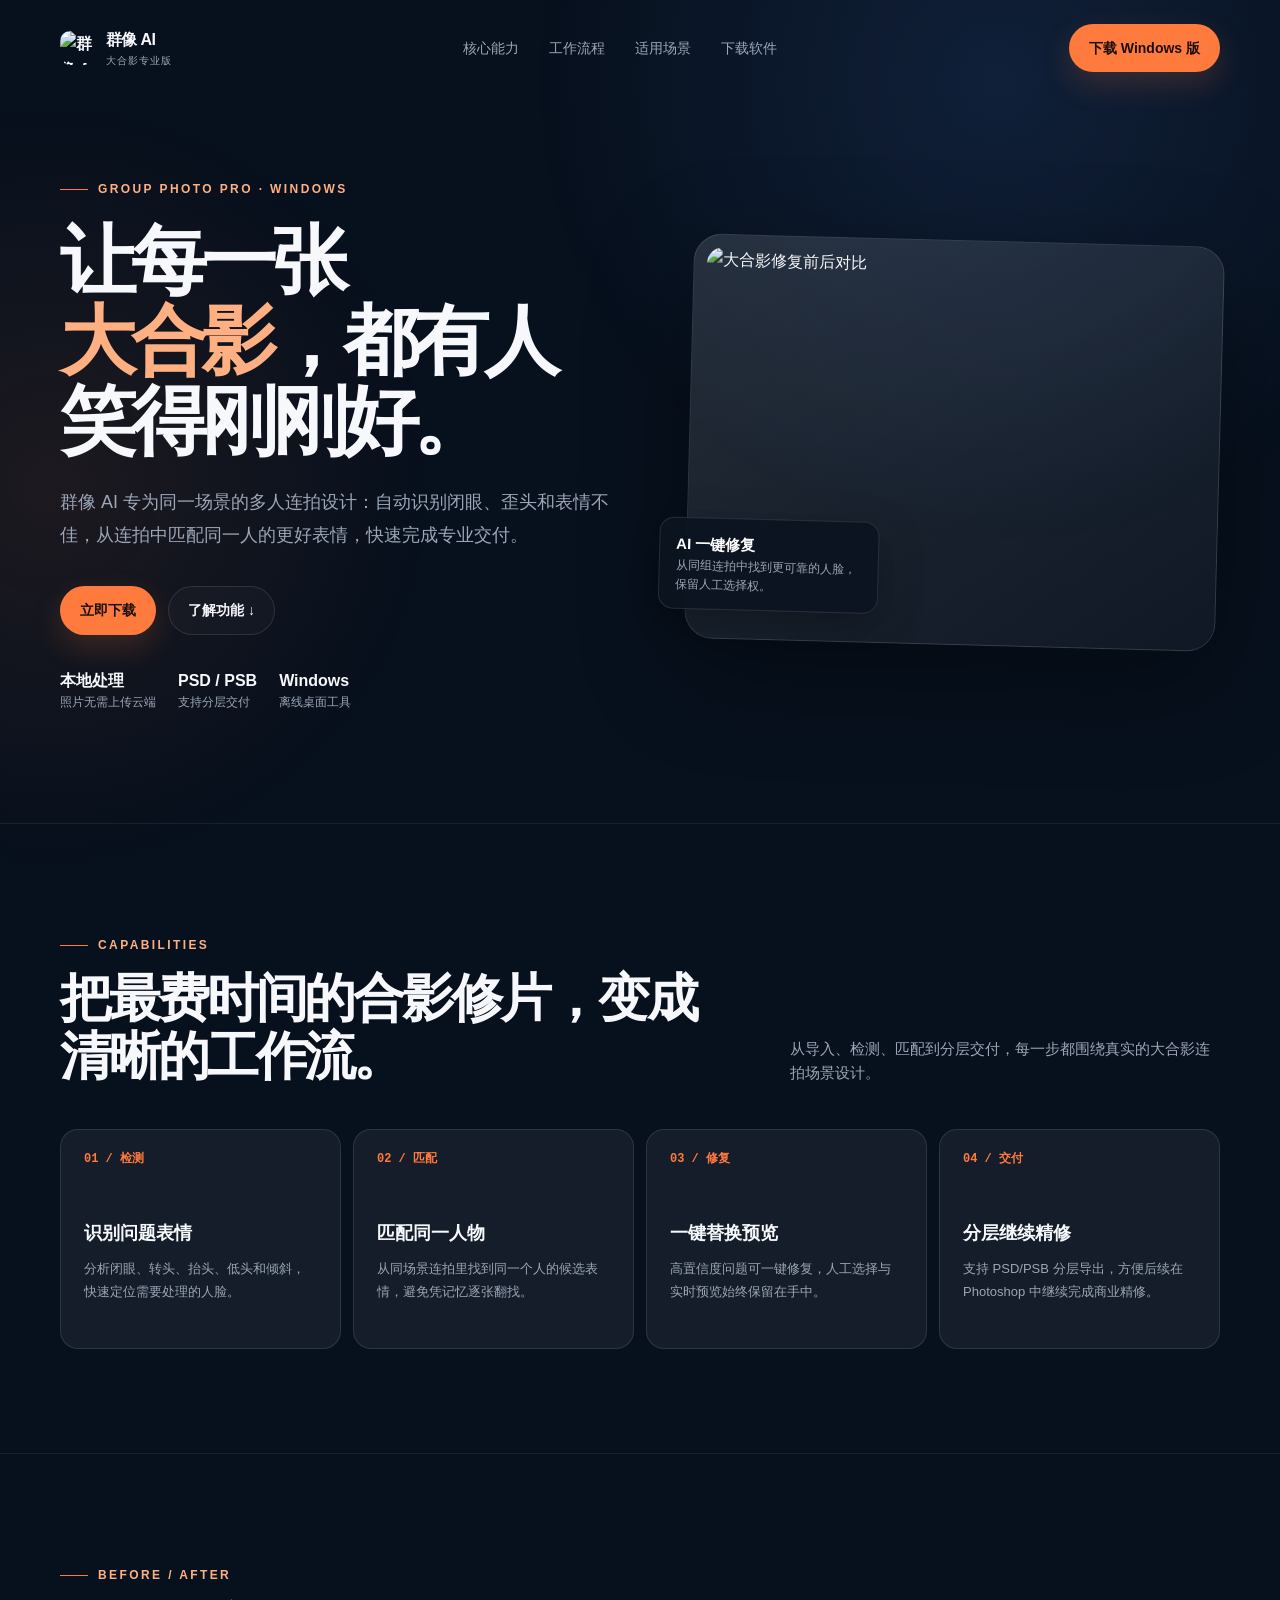
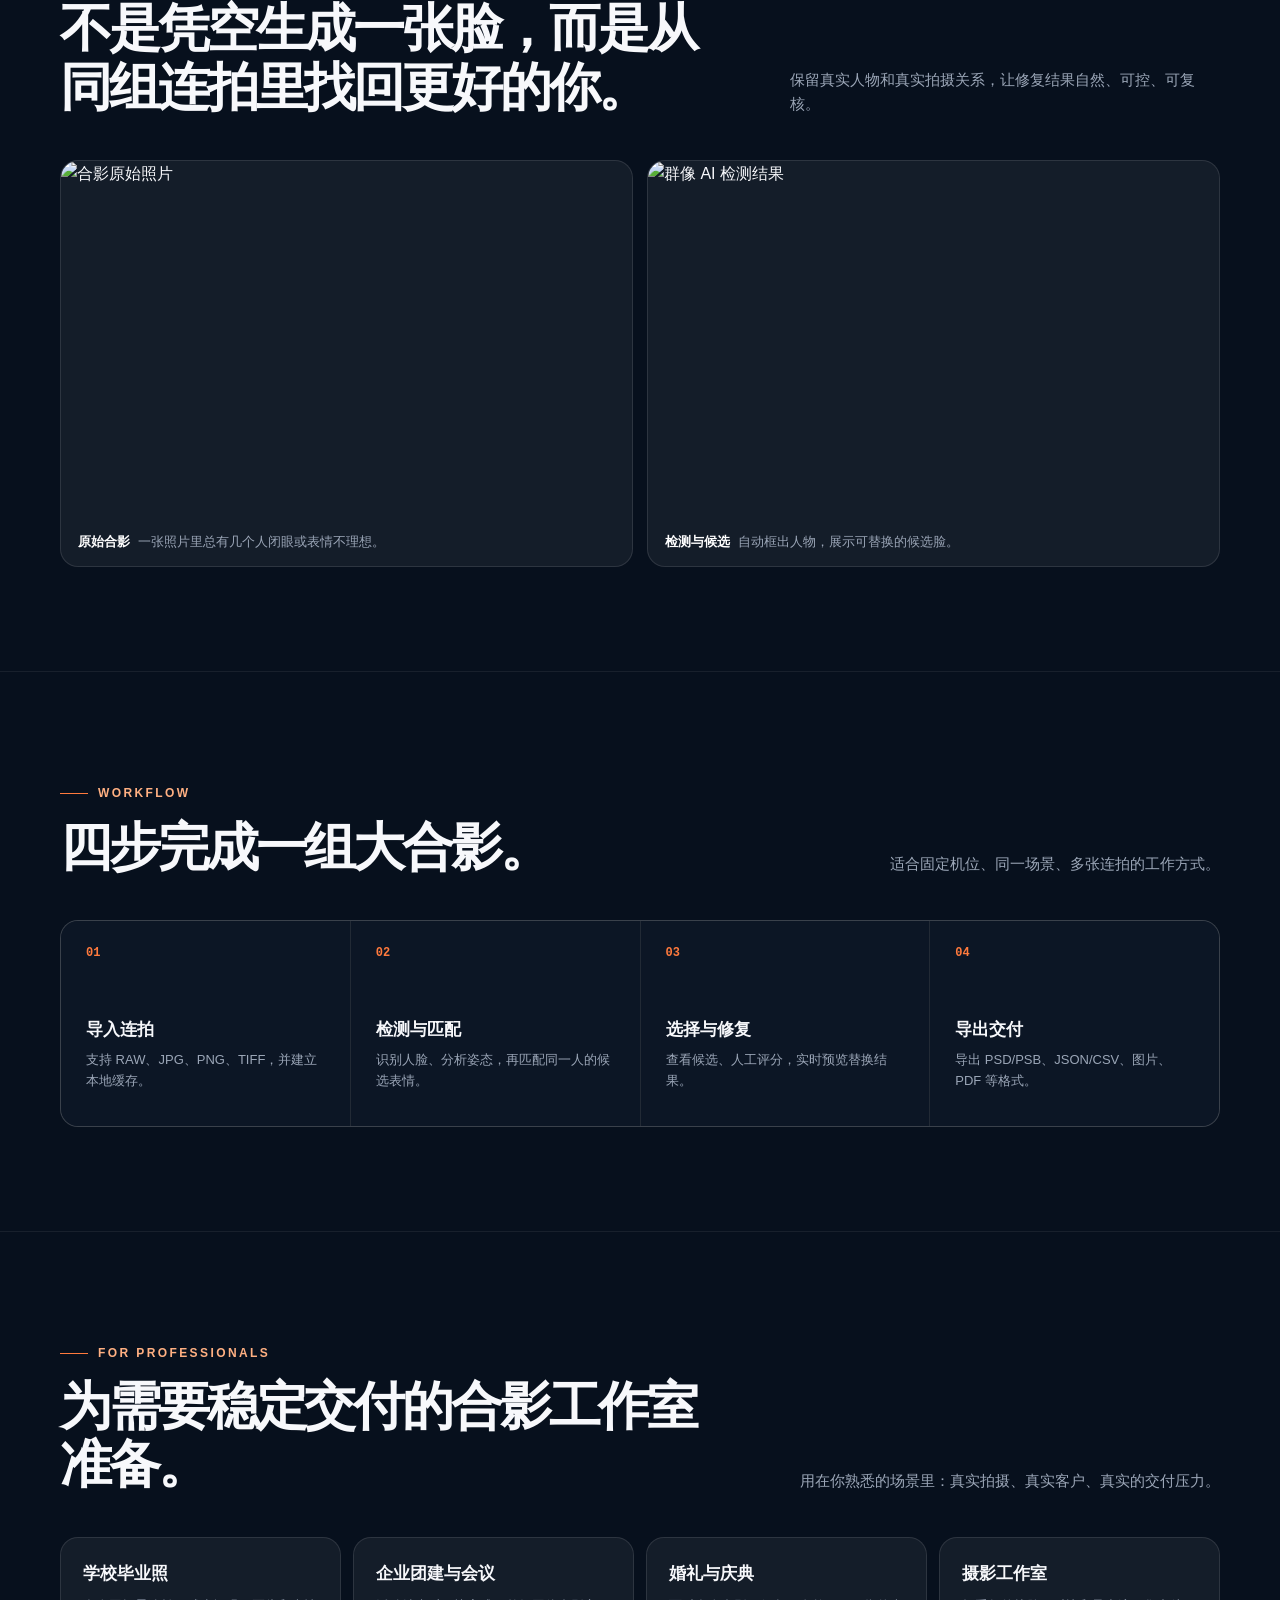
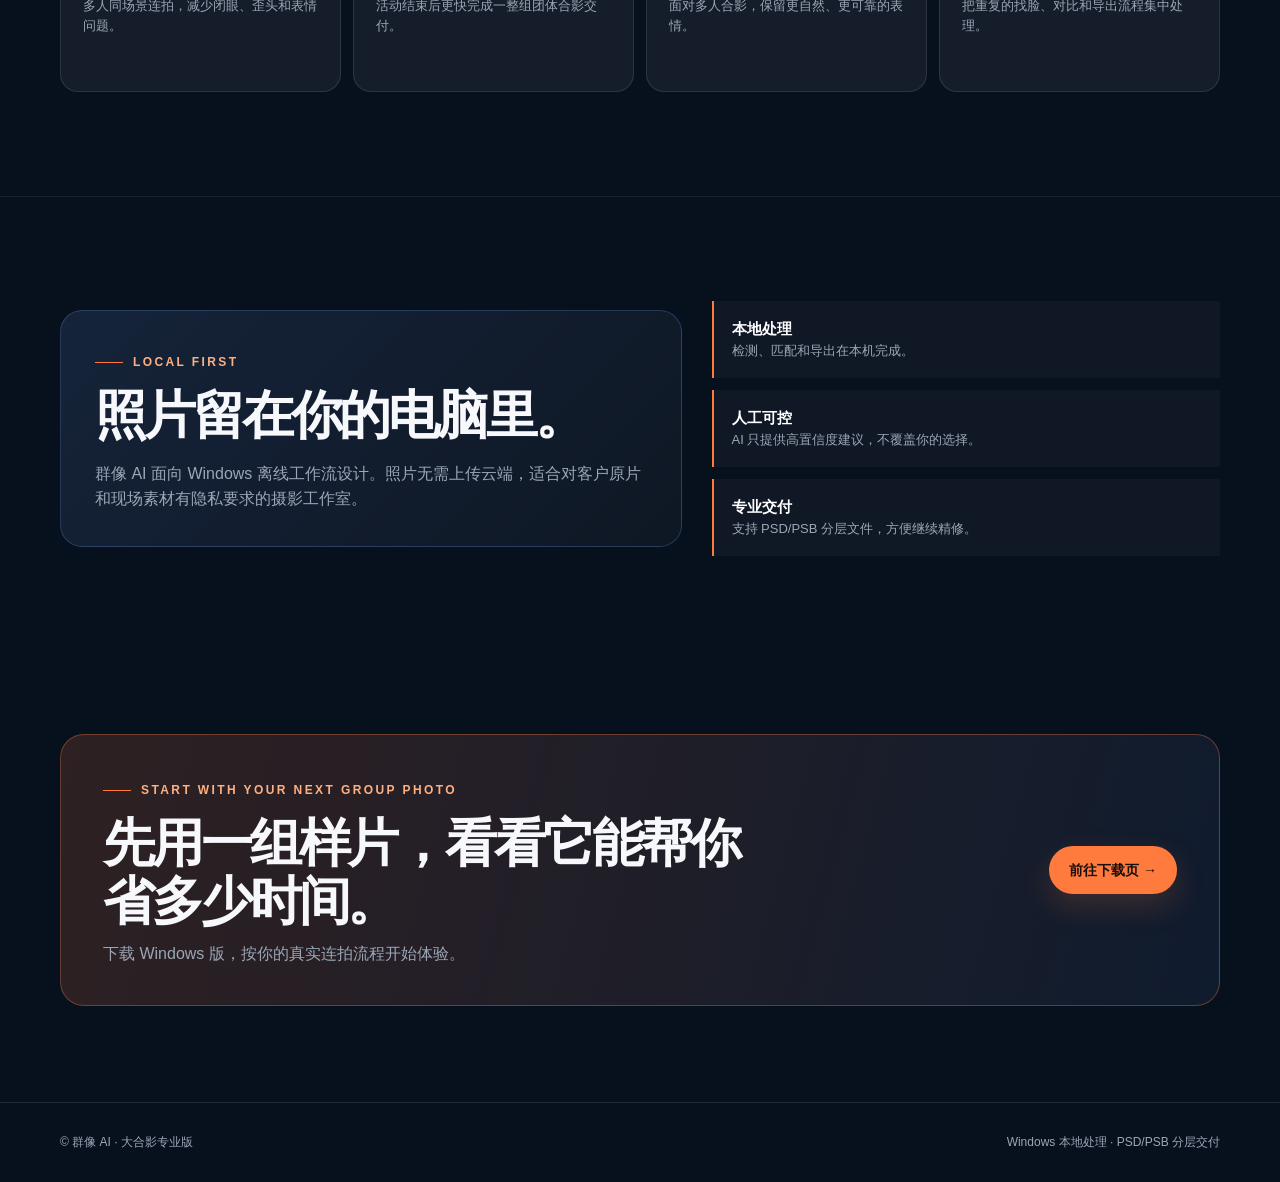
==== marketing/site/index.html @ cc2408a6 "feat: add group photo product and download pages" ====
<!doctype html>
<html lang="zh-CN">
<head><meta charset="utf-8"><meta name="viewport" content="width=device-width,initial-scale=1"><meta name="description" content="群像 AI 大合影专业版：本地处理连拍，修复闭眼、歪头和表情不佳，支持 PSD/PSB 分层交付。"><title>群像 AI｜大合影修片专业工具</title><link rel="stylesheet" href="styles.css"></head>
<body>
<div class="shell"><header class="site-nav"><a class="brand" href="index.html"><img src="../../app_icon_v3_512.png" alt="群像 AI 图标"><span>群像 AI<small>大合影专业版</small></span></a><nav class="nav-links" aria-label="主导航"><a href="#features">核心能力</a><a href="#workflow">工作流程</a><a href="#scenarios">适用场景</a><a href="download.html">下载软件</a></nav><div class="nav-actions"><a class="button button-primary" href="download.html">下载 Windows 版</a><button class="menu-toggle" aria-expanded="false">菜单</button></div></header></div>
<main>
<section class="hero"><div class="shell hero-grid"><div><div class="eyebrow">Group Photo Pro · Windows</div><h1>让每一张<br><em>大合影</em>，都有人笑得刚刚好。</h1><p class="hero-copy">群像 AI 专为同一场景的多人连拍设计：自动识别闭眼、歪头和表情不佳，从连拍中匹配同一人的更好表情，快速完成专业交付。</p><div class="hero-actions"><a class="button button-primary" href="download.html">立即下载</a><a class="button button-ghost" href="#features">了解功能 ↓</a></div><div class="hero-meta"><div><strong>本地处理</strong>照片无需上传云端</div><div><strong>PSD / PSB</strong>支持分层交付</div><div><strong>Windows</strong>离线桌面工具</div></div></div><div class="visual-card"><img src="../videos/pain-01-closed-eyes/assets/before-after.png" alt="大合影修复前后对比"><div class="floating-note"><strong>AI 一键修复</strong>从同组连拍中找到更可靠的人脸，保留人工选择权。</div></div></div></section>
<section id="features" class="section"><div class="shell"><div class="section-head reveal"><div><div class="eyebrow">Capabilities</div><h2>把最费时间的合影修片，变成清晰的工作流。</h2></div><p class="section-desc">从导入、检测、匹配到分层交付，每一步都围绕真实的大合影连拍场景设计。</p></div><div class="grid-4"><article class="feature-card reveal"><div class="feature-no">01 / 检测</div><h3>识别问题表情</h3><p>分析闭眼、转头、抬头、低头和倾斜，快速定位需要处理的人脸。</p></article><article class="feature-card reveal"><div class="feature-no">02 / 匹配</div><h3>匹配同一人物</h3><p>从同场景连拍里找到同一个人的候选表情，避免凭记忆逐张翻找。</p></article><article class="feature-card reveal"><div class="feature-no">03 / 修复</div><h3>一键替换预览</h3><p>高置信度问题可一键修复，人工选择与实时预览始终保留在手中。</p></article><article class="feature-card reveal"><div class="feature-no">04 / 交付</div><h3>分层继续精修</h3><p>支持 PSD/PSB 分层导出，方便后续在 Photoshop 中继续完成商业精修。</p></article></div></div></section>
<section class="section"><div class="shell"><div class="section-head reveal"><div><div class="eyebrow">Before / After</div><h2>不是凭空生成一张脸，而是从同组连拍里找回更好的你。</h2></div><p class="section-desc">保留真实人物和真实拍摄关系，让修复结果自然、可控、可复核。</p></div><div class="compare"><figure class="reveal"><img src="../videos/pain-01-closed-eyes/assets/group-photo-main.jpg" alt="合影原始照片"><figcaption><strong>原始合影</strong>一张照片里总有几个人闭眼或表情不理想。</figcaption></figure><figure class="reveal"><img src="../videos/pain-01-closed-eyes/assets/app-detection-result.png" alt="群像 AI 检测结果"><figcaption><strong>检测与候选</strong>自动框出人物，展示可替换的候选脸。</figcaption></figure></div></div></section>
<section id="workflow" class="section"><div class="shell"><div class="section-head reveal"><div><div class="eyebrow">Workflow</div><h2>四步完成一组大合影。</h2></div><p class="section-desc">适合固定机位、同一场景、多张连拍的工作方式。</p></div><div class="steps"><div class="step reveal"><div class="step-no">01</div><h3>导入连拍</h3><p>支持 RAW、JPG、PNG、TIFF，并建立本地缓存。</p></div><div class="step reveal"><div class="step-no">02</div><h3>检测与匹配</h3><p>识别人脸、分析姿态，再匹配同一人的候选表情。</p></div><div class="step reveal"><div class="step-no">03</div><h3>选择与修复</h3><p>查看候选、人工评分，实时预览替换结果。</p></div><div class="step reveal"><div class="step-no">04</div><h3>导出交付</h3><p>导出 PSD/PSB、JSON/CSV、图片、PDF 等格式。</p></div></div></div></section>
<section id="scenarios" class="section"><div class="shell"><div class="section-head reveal"><div><div class="eyebrow">For Professionals</div><h2>为需要稳定交付的合影工作室准备。</h2></div><p class="section-desc">用在你熟悉的场景里：真实拍摄、真实客户、真实的交付压力。</p></div><div class="scenario-grid"><article class="scenario-card reveal"><h3>学校毕业照</h3><p>多人同场景连拍，减少闭眼、歪头和表情问题。</p></article><article class="scenario-card reveal"><h3>企业团建与会议</h3><p>活动结束后更快完成一整组团体合影交付。</p></article><article class="scenario-card reveal"><h3>婚礼与庆典</h3><p>面对多人合影，保留更自然、更可靠的表情。</p></article><article class="scenario-card reveal"><h3>摄影工作室</h3><p>把重复的找脸、对比和导出流程集中处理。</p></article></div></div></section>
<section class="section"><div class="shell privacy"><div class="privacy-panel reveal"><div class="eyebrow">Local First</div><h2>照片留在你的电脑里。</h2><p>群像 AI 面向 Windows 离线工作流设计。照片无需上传云端，适合对客户原片和现场素材有隐私要求的摄影工作室。</p></div><div class="privacy-points"><div class="reveal"><strong>本地处理</strong>检测、匹配和导出在本机完成。</div><div class="reveal"><strong>人工可控</strong>AI 只提供高置信度建议，不覆盖你的选择。</div><div class="reveal"><strong>专业交付</strong>支持 PSD/PSB 分层文件，方便继续精修。</div></div></div></section>
<section class="cta"><div class="shell"><div class="cta-box reveal"><div><div class="eyebrow">Start with your next group photo</div><h2>先用一组样片，看看它能帮你省多少时间。</h2><p>下载 Windows 版，按你的真实连拍流程开始体验。</p></div><a class="button button-primary" href="download.html">前往下载页 →</a></div></div></section>
</main><footer><div class="shell footer-row"><span>© 群像 AI · 大合影专业版</span><span>Windows 本地处理 · PSD/PSB 分层交付</span></div></footer><script src="script.js"></script>
</body></html>
---- marketing/site/styles.css ----
:root { --ink:#f7f8fb; --muted:#9ba6b7; --line:rgba(255,255,255,.11); --panel:rgba(255,255,255,.055); --bg:#07101d; --orange:#ff7a3d; --orange-soft:#ffb082; --blue:#76a8ff; --max:1160px; }
* { box-sizing:border-box; } html { scroll-behavior:smooth; } body { margin:0; color:var(--ink); background:var(--bg); font-family:"Segoe UI","Microsoft YaHei",Arial,sans-serif; line-height:1.6; } a { color:inherit; text-decoration:none; } button { font:inherit; } img { max-width:100%; display:block; } :focus-visible { outline:2px solid var(--orange-soft); outline-offset:4px; }
body::before { content:""; position:fixed; inset:0; z-index:-2; background:radial-gradient(circle at 78% 9%,rgba(58,107,185,.18),transparent 29rem),radial-gradient(circle at 4% 54%,rgba(255,122,61,.09),transparent 24rem); pointer-events:none; }
.shell { width:min(calc(100% - 40px),var(--max)); margin:0 auto; } .site-nav { position:relative; z-index:20; display:flex; align-items:center; justify-content:space-between; padding:24px 0; } .brand { display:flex; align-items:center; gap:12px; font-weight:700; letter-spacing:-.04em; } .brand img { width:34px; height:34px; border-radius:10px; } .brand small { display:block; color:var(--muted); font-size:10px; font-weight:500; letter-spacing:.1em; } .nav-links { display:flex; gap:30px; color:var(--muted); font-size:14px; } .nav-links a:hover { color:white; } .nav-actions { display:flex; align-items:center; gap:12px; } .menu-toggle { display:none; border:1px solid var(--line); border-radius:10px; background:transparent; color:white; padding:7px 10px; }
.button { display:inline-flex; align-items:center; justify-content:center; gap:9px; border-radius:999px; border:1px solid transparent; padding:12px 19px; font-size:14px; font-weight:700; transition:.2s ease; cursor:pointer; } .button:hover { transform:translateY(-2px); } .button-primary { color:#1a0f0b; background:var(--orange); box-shadow:0 12px 30px rgba(255,122,61,.18); } .button-primary:hover { background:#ff9864; } .button-ghost { border-color:var(--line); color:var(--ink); background:rgba(255,255,255,.025); } .button-ghost:hover { border-color:rgba(255,255,255,.3); background:var(--panel); }
.hero { padding:76px 0 110px; } .hero-grid { display:grid; grid-template-columns:1.02fr .98fr; align-items:center; gap:76px; } .eyebrow { display:inline-flex; align-items:center; gap:10px; color:var(--orange-soft); font-size:12px; font-weight:700; letter-spacing:.2em; text-transform:uppercase; } .eyebrow::before { content:""; width:28px; height:1px; background:var(--orange); } h1,h2,h3,p { margin:0; } h1 { max-width:680px; margin-top:22px; font-size:clamp(42px,6vw,76px); line-height:1.05; letter-spacing:-.07em; } h1 em { color:var(--orange-soft); font-style:normal; } .hero-copy { max-width:560px; margin-top:25px; color:var(--muted); font-size:18px; line-height:1.85; } .hero-actions { display:flex; flex-wrap:wrap; gap:12px; margin-top:34px; } .hero-meta { display:flex; flex-wrap:wrap; gap:22px; margin-top:33px; color:var(--muted); font-size:12px; } .hero-meta strong { display:block; color:var(--ink); font-size:16px; }
.visual-card { position:relative; padding:12px; border:1px solid var(--line); border-radius:28px; background:linear-gradient(145deg,rgba(255,255,255,.12),rgba(255,255,255,.035)); box-shadow:0 30px 100px rgba(0,0,0,.35); transform:rotate(1.5deg); } .visual-card img { border-radius:18px; width:100%; aspect-ratio:4/3; object-fit:cover; } .floating-note { position:absolute; left:-28px; bottom:28px; max-width:220px; padding:14px 16px; border:1px solid var(--line); border-radius:15px; background:rgba(12,20,33,.93); box-shadow:0 15px 45px rgba(0,0,0,.3); font-size:12px; color:var(--muted); } .floating-note strong { display:block; color:white; font-size:15px; }
.section { padding:104px 0; border-top:1px solid rgba(255,255,255,.07); } .section-head { display:flex; align-items:end; justify-content:space-between; gap:30px; margin-bottom:44px; } h2 { max-width:650px; margin-top:14px; font-size:clamp(32px,4.3vw,52px); line-height:1.12; letter-spacing:-.06em; } .section-desc { max-width:430px; color:var(--muted); font-size:15px; } .grid-4 { display:grid; grid-template-columns:repeat(4,1fr); gap:12px; } .feature-card,.scenario-card,.price-card,.requirement-card { border:1px solid var(--line); border-radius:18px; background:var(--panel); } .feature-card { min-height:220px; padding:23px; } .feature-card:hover,.scenario-card:hover,.price-card:hover { border-color:rgba(255,137,83,.42); transform:translateY(-4px); } .feature-card,.scenario-card,.price-card { transition:.25s ease; } .feature-no { color:var(--orange); font:700 12px/1 monospace; } .feature-card h3 { margin-top:54px; font-size:18px; } .feature-card p { margin-top:9px; color:var(--muted); font-size:13px; line-height:1.8; }
.compare { display:grid; grid-template-columns:1fr 1fr; gap:14px; } .compare figure { margin:0; overflow:hidden; border-radius:18px; border:1px solid var(--line); background:var(--panel); } .compare img { width:100%; aspect-ratio:16/10; object-fit:cover; } .compare figcaption { padding:14px 17px; color:var(--muted); font-size:13px; } .compare figcaption strong { margin-right:8px; color:white; }
.steps { display:grid; grid-template-columns:repeat(4,1fr); gap:1px; overflow:hidden; border:1px solid var(--line); border-radius:18px; background:var(--line); } .step { min-height:205px; padding:25px; background:#0c1625; } .step-no { color:var(--orange); font:700 12px monospace; } .step h3 { margin-top:56px; font-size:17px; } .step p { margin-top:7px; color:var(--muted); font-size:13px; }
.scenario-grid { display:grid; grid-template-columns:repeat(4,1fr); gap:12px; } .scenario-card { padding:22px; min-height:155px; } .scenario-card h3 { font-size:17px; } .scenario-card p { margin-top:8px; color:var(--muted); font-size:13px; }
.privacy { display:grid; grid-template-columns:1.1fr .9fr; gap:30px; align-items:center; } .privacy-panel { padding:34px; border:1px solid rgba(118,168,255,.23); border-radius:22px; background:linear-gradient(135deg,rgba(118,168,255,.13),rgba(255,255,255,.03)); } .privacy-panel p { max-width:620px; margin-top:16px; color:var(--muted); } .privacy-points { display:grid; gap:12px; } .privacy-points div { padding:16px 18px; border-left:2px solid var(--orange); background:rgba(255,255,255,.035); color:var(--muted); font-size:13px; } .privacy-points strong { display:block; color:white; font-size:15px; }
.cta { padding:74px 0 96px; } .cta-box { display:flex; align-items:center; justify-content:space-between; gap:30px; padding:38px 42px; border:1px solid rgba(255,122,61,.34); border-radius:24px; background:linear-gradient(105deg,rgba(255,122,61,.16),rgba(118,168,255,.08)); } .cta-box p { margin-top:11px; color:var(--muted); }
.download-hero { padding:70px 0 55px; } .download-layout { display:grid; grid-template-columns:1.05fr .95fr; gap:28px; align-items:start; } .download-card { padding:32px; border:1px solid rgba(255,122,61,.35); border-radius:22px; background:linear-gradient(140deg,rgba(255,122,61,.13),rgba(255,255,255,.04)); } .download-card h1 { margin-top:18px; font-size:clamp(38px,5vw,63px); } .download-card p { margin-top:18px; color:var(--muted); } .download-button { width:100%; margin-top:26px; padding:16px 20px; font-size:15px; } .download-info { display:grid; grid-template-columns:1fr 1fr; gap:10px; margin-top:22px; } .download-info div { padding-top:13px; border-top:1px solid var(--line); color:var(--muted); font-size:12px; } .download-info strong { display:block; color:white; font-size:14px; } .install-card { padding:28px; border:1px solid var(--line); border-radius:22px; background:var(--panel); } .install-card h3 { font-size:20px; } .install-list { display:grid; gap:18px; margin-top:25px; } .install-list div { display:grid; grid-template-columns:32px 1fr; gap:13px; } .install-list b { display:grid; place-items:center; width:30px; height:30px; border-radius:10px; background:rgba(255,122,61,.14); color:var(--orange); font-size:12px; } .install-list p { color:var(--muted); font-size:13px; } .install-list strong { display:block; color:white; font-size:14px; }
.requirements { display:grid; grid-template-columns:1fr 1fr; gap:12px; } .requirement-card { padding:20px; } .requirement-card h3 { font-size:16px; } .requirement-card ul { padding-left:18px; margin:13px 0 0; color:var(--muted); font-size:13px; } .checksum { margin-top:12px; padding:16px 18px; border:1px dashed rgba(255,255,255,.18); border-radius:13px; color:var(--muted); font-size:12px; } code { color:var(--orange-soft); font-family:Consolas,monospace; }
.pricing { display:grid; grid-template-columns:1fr 1fr; gap:14px; } .price-card { padding:27px; } .price-card.featured { border-color:var(--orange); background:linear-gradient(145deg,rgba(255,122,61,.13),rgba(255,255,255,.045)); } .price-card .label { color:var(--muted); font-size:13px; } .price { margin-top:9px; font-size:38px; font-weight:700; letter-spacing:-.06em; } .price small { color:var(--muted); font-size:13px; font-weight:400; } .price-card ul { padding-left:18px; margin:20px 0 0; color:var(--muted); font-size:13px; } .price-card li+li { margin-top:7px; }
footer { padding:30px 0; border-top:1px solid var(--line); color:var(--muted); font-size:12px; } .footer-row { display:flex; justify-content:space-between; gap:20px; }
.reveal { opacity:0; transform:translateY(18px); transition:opacity .7s ease,transform .7s ease; } .reveal.visible { opacity:1; transform:none; }
@media (max-width:850px) { .hero-grid,.download-layout,.privacy { grid-template-columns:1fr; } .grid-4,.scenario-grid { grid-template-columns:repeat(2,1fr); } .steps { grid-template-columns:repeat(2,1fr); } .hero { padding-top:35px; } .visual-card { max-width:680px; margin:0 auto; } .section-head { display:block; } .section-desc { margin-top:18px; } }
@media (max-width:650px) { .shell { width:min(calc(100% - 28px),var(--max)); } .site-nav { padding:15px 0; } .nav-links { display:none; position:absolute; top:68px; left:0; right:0; flex-direction:column; gap:0; padding:8px 17px; border:1px solid var(--line); border-radius:16px; background:#101a2a; } .nav-links.open { display:flex; } .nav-links a { padding:12px 0; border-bottom:1px solid var(--line); } .nav-links a:last-child { border-bottom:0; } .menu-toggle { display:block; } .nav-actions .button { display:none; } .hero { padding:42px 0 70px; } h1 { font-size:43px; } .hero-copy { font-size:16px; } .floating-note { left:12px; bottom:12px; } .grid-4,.scenario-grid,.compare,.steps,.requirements,.pricing { grid-template-columns:1fr; } .section { padding:74px 0; } .cta-box { display:block; padding:28px; } .cta-box .button { margin-top:20px; } .footer-row { display:block; } .footer-row span { display:block; margin-top:8px; } }
@media (prefers-reduced-motion:reduce) { html { scroll-behavior:auto; } *,*::before,*::after { animation:none!important; transition-duration:.01ms!important; } .reveal { opacity:1; transform:none; } }
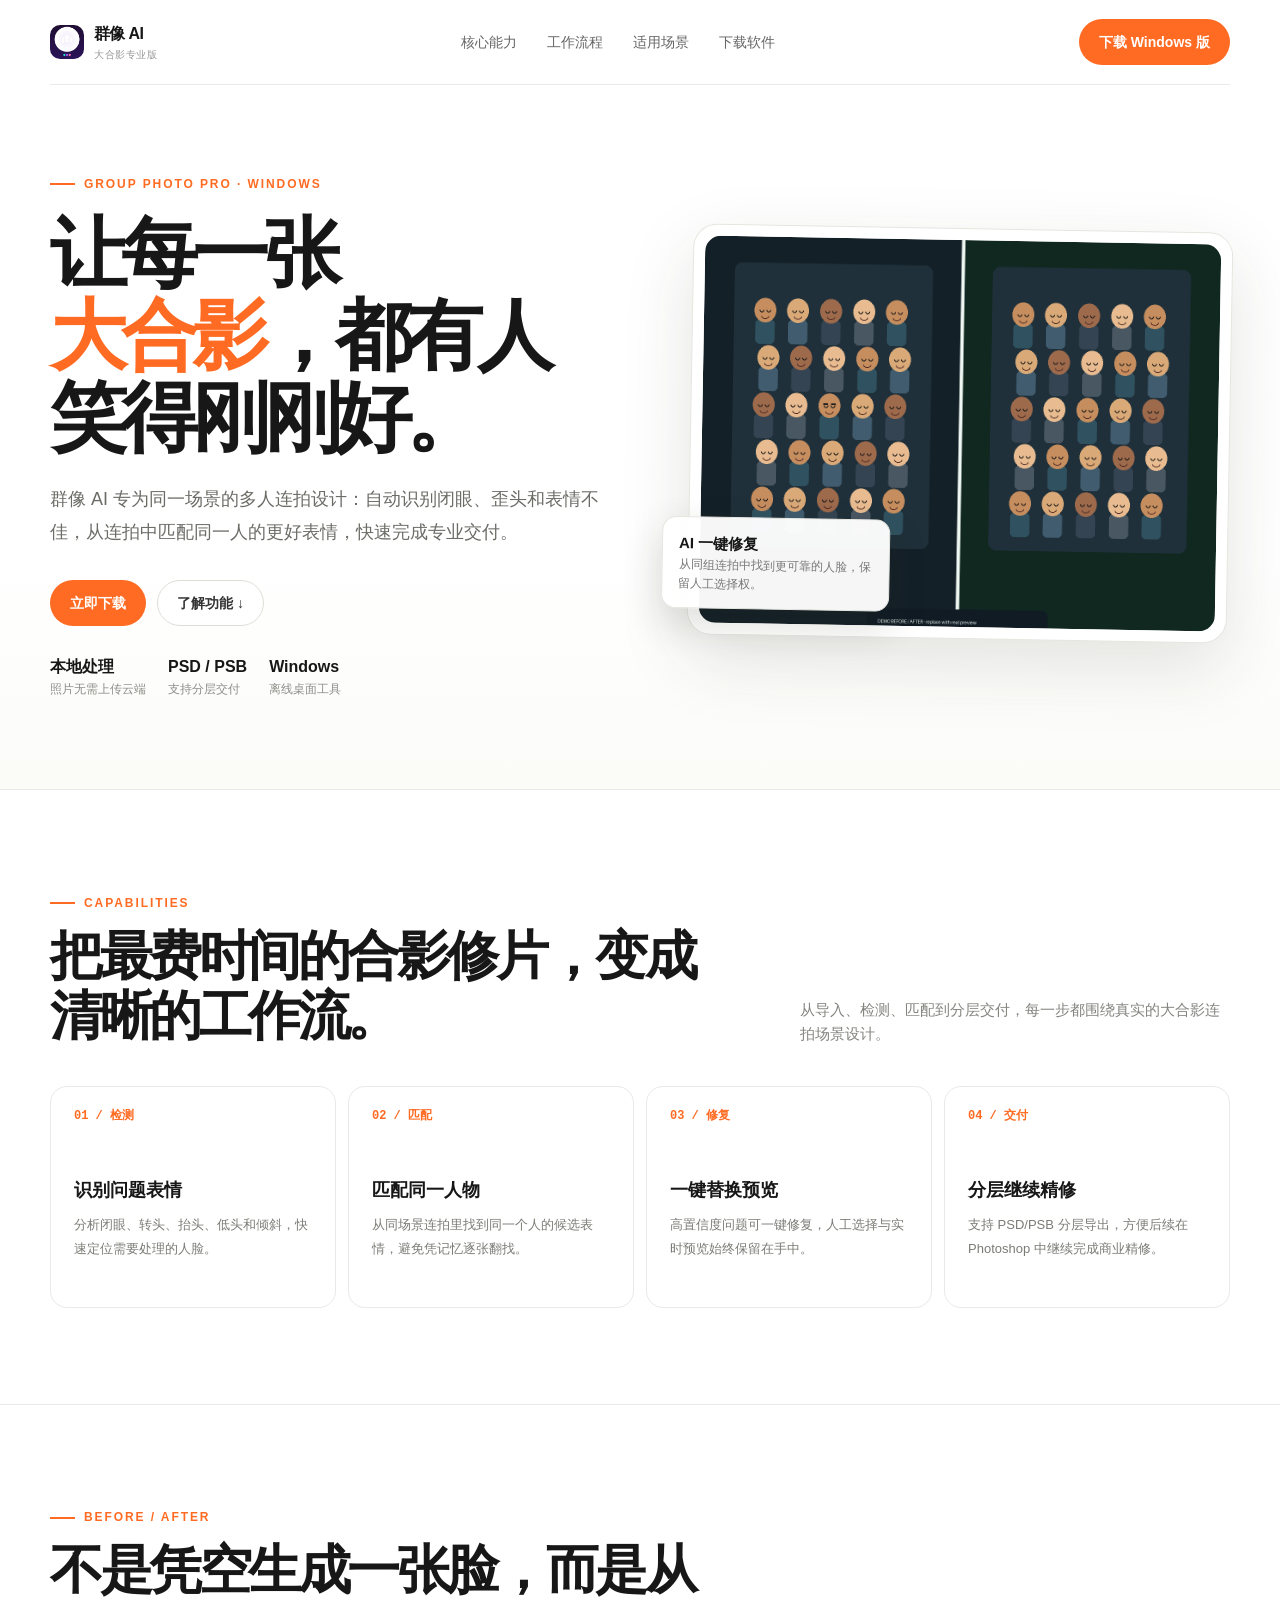
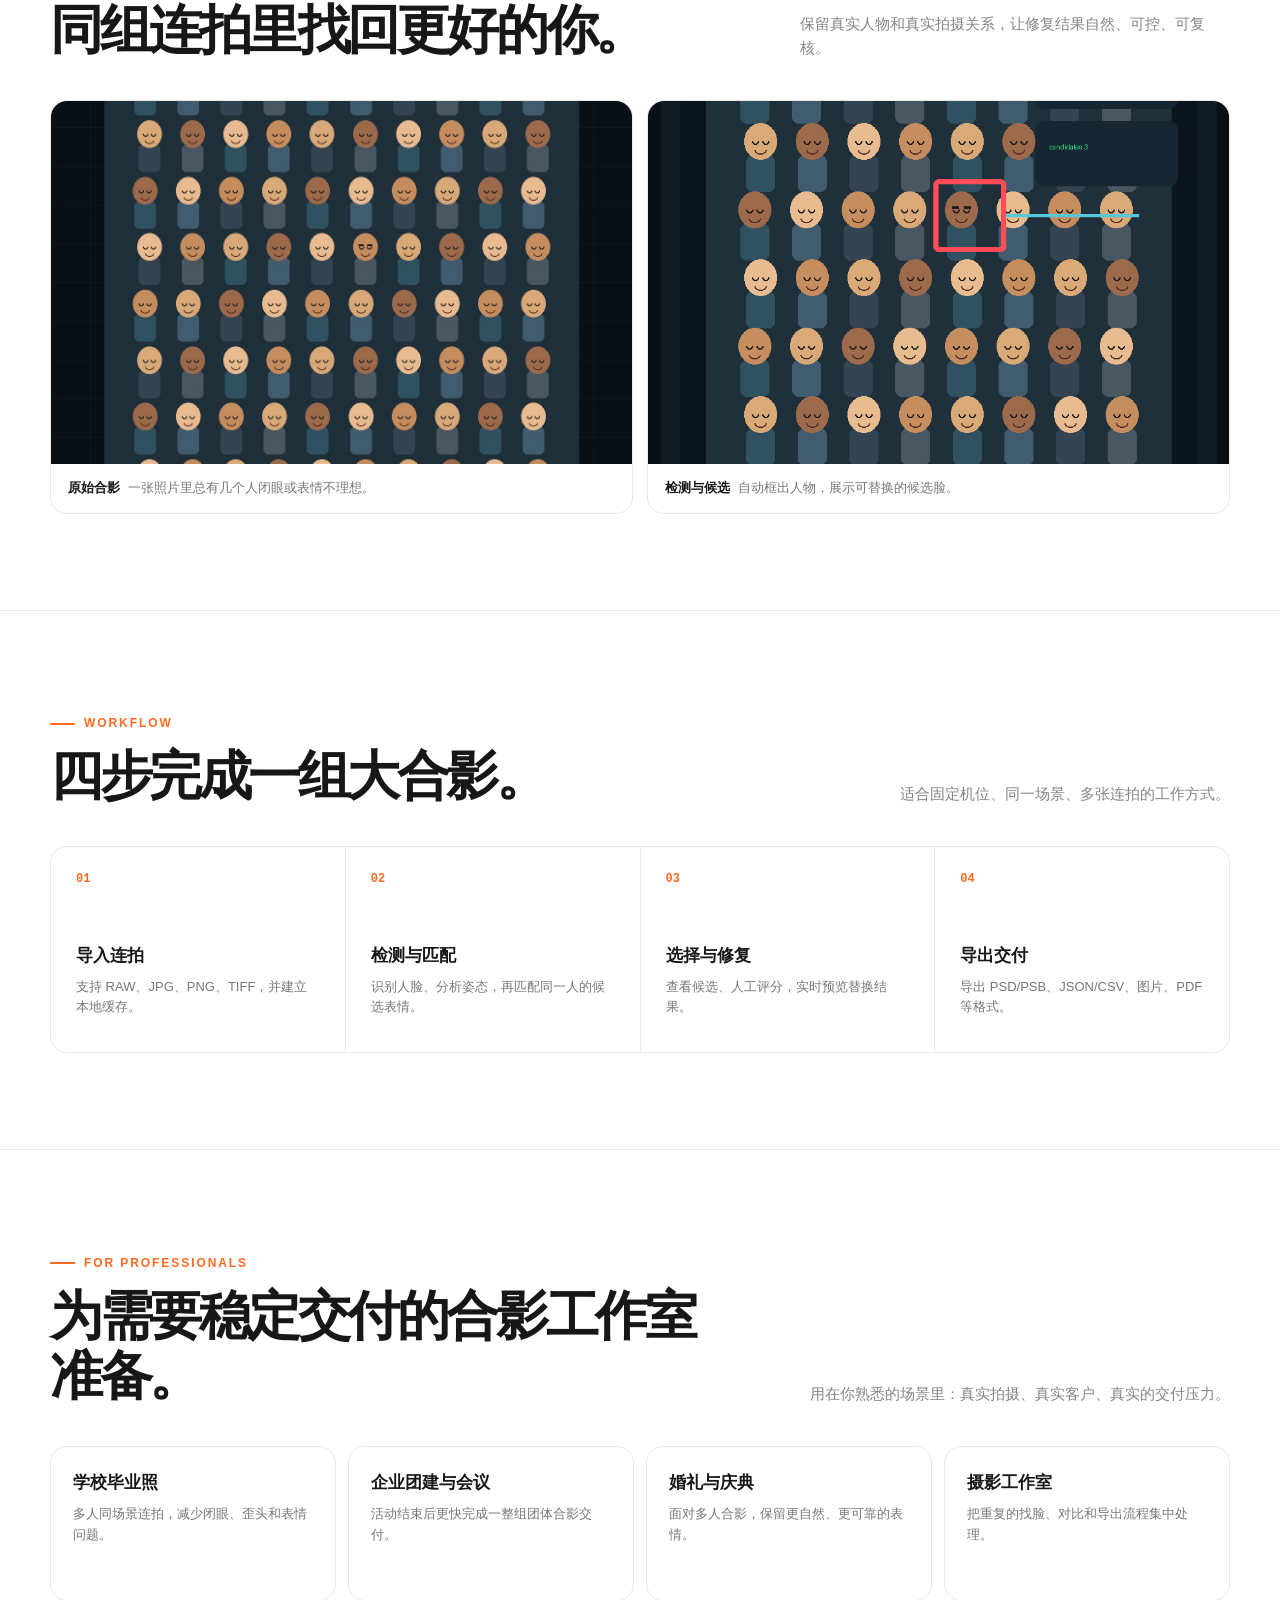
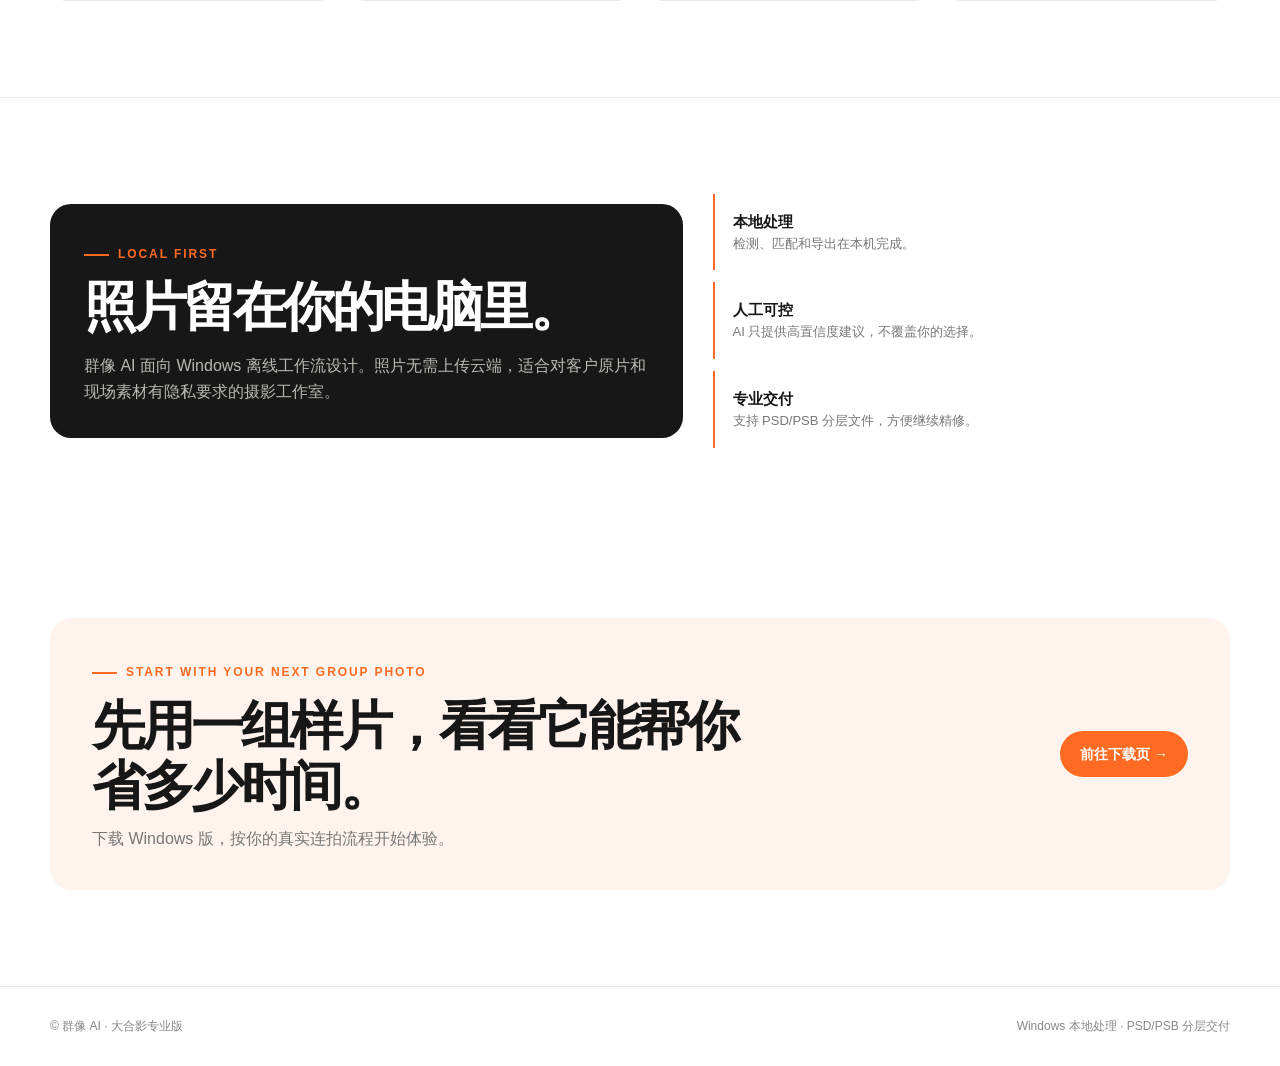
==== commit a53b9e6d: "feat: prepare GitHub Pages deployment" ====
--- a/marketing/site/index.html
+++ b/marketing/site/index.html
@@ -2,11 +2,11 @@
 <html lang="zh-CN">
 <head><meta charset="utf-8"><meta name="viewport" content="width=device-width,initial-scale=1"><meta name="description" content="群像 AI 大合影专业版：本地处理连拍，修复闭眼、歪头和表情不佳，支持 PSD/PSB 分层交付。"><title>群像 AI｜大合影修片专业工具</title><link rel="stylesheet" href="styles.css"></head>
 <body>
-<div class="shell"><header class="site-nav"><a class="brand" href="index.html"><img src="../../app_icon_v3_512.png" alt="群像 AI 图标"><span>群像 AI<small>大合影专业版</small></span></a><nav class="nav-links" aria-label="主导航"><a href="#features">核心能力</a><a href="#workflow">工作流程</a><a href="#scenarios">适用场景</a><a href="download.html">下载软件</a></nav><div class="nav-actions"><a class="button button-primary" href="download.html">下载 Windows 版</a><button class="menu-toggle" aria-expanded="false">菜单</button></div></header></div>
+<div class="shell"><header class="site-nav"><a class="brand" href="index.html"><img src="assets/app-icon.png" alt="群像 AI 图标"><span>群像 AI<small>大合影专业版</small></span></a><nav class="nav-links" aria-label="主导航"><a href="#features">核心能力</a><a href="#workflow">工作流程</a><a href="#scenarios">适用场景</a><a href="download.html">下载软件</a></nav><div class="nav-actions"><a class="button button-primary" href="download.html">下载 Windows 版</a><button class="menu-toggle" aria-expanded="false">菜单</button></div></header></div>
 <main>
-<section class="hero"><div class="shell hero-grid"><div><div class="eyebrow">Group Photo Pro · Windows</div><h1>让每一张<br><em>大合影</em>，都有人笑得刚刚好。</h1><p class="hero-copy">群像 AI 专为同一场景的多人连拍设计：自动识别闭眼、歪头和表情不佳，从连拍中匹配同一人的更好表情，快速完成专业交付。</p><div class="hero-actions"><a class="button button-primary" href="download.html">立即下载</a><a class="button button-ghost" href="#features">了解功能 ↓</a></div><div class="hero-meta"><div><strong>本地处理</strong>照片无需上传云端</div><div><strong>PSD / PSB</strong>支持分层交付</div><div><strong>Windows</strong>离线桌面工具</div></div></div><div class="visual-card"><img src="../videos/pain-01-closed-eyes/assets/before-after.png" alt="大合影修复前后对比"><div class="floating-note"><strong>AI 一键修复</strong>从同组连拍中找到更可靠的人脸，保留人工选择权。</div></div></div></section>
+<section class="hero"><div class="shell hero-grid"><div><div class="eyebrow">Group Photo Pro · Windows</div><h1>让每一张<br><em>大合影</em>，都有人笑得刚刚好。</h1><p class="hero-copy">群像 AI 专为同一场景的多人连拍设计：自动识别闭眼、歪头和表情不佳，从连拍中匹配同一人的更好表情，快速完成专业交付。</p><div class="hero-actions"><a class="button button-primary" href="download.html">立即下载</a><a class="button button-ghost" href="#features">了解功能 ↓</a></div><div class="hero-meta"><div><strong>本地处理</strong>照片无需上传云端</div><div><strong>PSD / PSB</strong>支持分层交付</div><div><strong>Windows</strong>离线桌面工具</div></div></div><div class="visual-card"><img src="assets/before-after.png" alt="大合影修复前后对比"><div class="floating-note"><strong>AI 一键修复</strong>从同组连拍中找到更可靠的人脸，保留人工选择权。</div></div></div></section>
 <section id="features" class="section"><div class="shell"><div class="section-head reveal"><div><div class="eyebrow">Capabilities</div><h2>把最费时间的合影修片，变成清晰的工作流。</h2></div><p class="section-desc">从导入、检测、匹配到分层交付，每一步都围绕真实的大合影连拍场景设计。</p></div><div class="grid-4"><article class="feature-card reveal"><div class="feature-no">01 / 检测</div><h3>识别问题表情</h3><p>分析闭眼、转头、抬头、低头和倾斜，快速定位需要处理的人脸。</p></article><article class="feature-card reveal"><div class="feature-no">02 / 匹配</div><h3>匹配同一人物</h3><p>从同场景连拍里找到同一个人的候选表情，避免凭记忆逐张翻找。</p></article><article class="feature-card reveal"><div class="feature-no">03 / 修复</div><h3>一键替换预览</h3><p>高置信度问题可一键修复，人工选择与实时预览始终保留在手中。</p></article><article class="feature-card reveal"><div class="feature-no">04 / 交付</div><h3>分层继续精修</h3><p>支持 PSD/PSB 分层导出，方便后续在 Photoshop 中继续完成商业精修。</p></article></div></div></section>
-<section class="section"><div class="shell"><div class="section-head reveal"><div><div class="eyebrow">Before / After</div><h2>不是凭空生成一张脸，而是从同组连拍里找回更好的你。</h2></div><p class="section-desc">保留真实人物和真实拍摄关系，让修复结果自然、可控、可复核。</p></div><div class="compare"><figure class="reveal"><img src="../videos/pain-01-closed-eyes/assets/group-photo-main.jpg" alt="合影原始照片"><figcaption><strong>原始合影</strong>一张照片里总有几个人闭眼或表情不理想。</figcaption></figure><figure class="reveal"><img src="../videos/pain-01-closed-eyes/assets/app-detection-result.png" alt="群像 AI 检测结果"><figcaption><strong>检测与候选</strong>自动框出人物，展示可替换的候选脸。</figcaption></figure></div></div></section>
+<section class="section"><div class="shell"><div class="section-head reveal"><div><div class="eyebrow">Before / After</div><h2>不是凭空生成一张脸，而是从同组连拍里找回更好的你。</h2></div><p class="section-desc">保留真实人物和真实拍摄关系，让修复结果自然、可控、可复核。</p></div><div class="compare"><figure class="reveal"><img src="assets/group-photo-main.jpg" alt="合影原始照片"><figcaption><strong>原始合影</strong>一张照片里总有几个人闭眼或表情不理想。</figcaption></figure><figure class="reveal"><img src="assets/app-detection-result.png" alt="群像 AI 检测结果"><figcaption><strong>检测与候选</strong>自动框出人物，展示可替换的候选脸。</figcaption></figure></div></div></section>
 <section id="workflow" class="section"><div class="shell"><div class="section-head reveal"><div><div class="eyebrow">Workflow</div><h2>四步完成一组大合影。</h2></div><p class="section-desc">适合固定机位、同一场景、多张连拍的工作方式。</p></div><div class="steps"><div class="step reveal"><div class="step-no">01</div><h3>导入连拍</h3><p>支持 RAW、JPG、PNG、TIFF，并建立本地缓存。</p></div><div class="step reveal"><div class="step-no">02</div><h3>检测与匹配</h3><p>识别人脸、分析姿态，再匹配同一人的候选表情。</p></div><div class="step reveal"><div class="step-no">03</div><h3>选择与修复</h3><p>查看候选、人工评分，实时预览替换结果。</p></div><div class="step reveal"><div class="step-no">04</div><h3>导出交付</h3><p>导出 PSD/PSB、JSON/CSV、图片、PDF 等格式。</p></div></div></div></section>
 <section id="scenarios" class="section"><div class="shell"><div class="section-head reveal"><div><div class="eyebrow">For Professionals</div><h2>为需要稳定交付的合影工作室准备。</h2></div><p class="section-desc">用在你熟悉的场景里：真实拍摄、真实客户、真实的交付压力。</p></div><div class="scenario-grid"><article class="scenario-card reveal"><h3>学校毕业照</h3><p>多人同场景连拍，减少闭眼、歪头和表情问题。</p></article><article class="scenario-card reveal"><h3>企业团建与会议</h3><p>活动结束后更快完成一整组团体合影交付。</p></article><article class="scenario-card reveal"><h3>婚礼与庆典</h3><p>面对多人合影，保留更自然、更可靠的表情。</p></article><article class="scenario-card reveal"><h3>摄影工作室</h3><p>把重复的找脸、对比和导出流程集中处理。</p></article></div></div></section>
 <section class="section"><div class="shell privacy"><div class="privacy-panel reveal"><div class="eyebrow">Local First</div><h2>照片留在你的电脑里。</h2><p>群像 AI 面向 Windows 离线工作流设计。照片无需上传云端，适合对客户原片和现场素材有隐私要求的摄影工作室。</p></div><div class="privacy-points"><div class="reveal"><strong>本地处理</strong>检测、匹配和导出在本机完成。</div><div class="reveal"><strong>人工可控</strong>AI 只提供高置信度建议，不覆盖你的选择。</div><div class="reveal"><strong>专业交付</strong>支持 PSD/PSB 分层文件，方便继续精修。</div></div></div></section>
--- a/marketing/site/styles.css
+++ b/marketing/site/styles.css
@@ -1,21 +1 @@
-:root { --ink:#f7f8fb; --muted:#9ba6b7; --line:rgba(255,255,255,.11); --panel:rgba(255,255,255,.055); --bg:#07101d; --orange:#ff7a3d; --orange-soft:#ffb082; --blue:#76a8ff; --max:1160px; }
-* { box-sizing:border-box; } html { scroll-behavior:smooth; } body { margin:0; color:var(--ink); background:var(--bg); font-family:"Segoe UI","Microsoft YaHei",Arial,sans-serif; line-height:1.6; } a { color:inherit; text-decoration:none; } button { font:inherit; } img { max-width:100%; display:block; } :focus-visible { outline:2px solid var(--orange-soft); outline-offset:4px; }
-body::before { content:""; position:fixed; inset:0; z-index:-2; background:radial-gradient(circle at 78% 9%,rgba(58,107,185,.18),transparent 29rem),radial-gradient(circle at 4% 54%,rgba(255,122,61,.09),transparent 24rem); pointer-events:none; }
-.shell { width:min(calc(100% - 40px),var(--max)); margin:0 auto; } .site-nav { position:relative; z-index:20; display:flex; align-items:center; justify-content:space-between; padding:24px 0; } .brand { display:flex; align-items:center; gap:12px; font-weight:700; letter-spacing:-.04em; } .brand img { width:34px; height:34px; border-radius:10px; } .brand small { display:block; color:var(--muted); font-size:10px; font-weight:500; letter-spacing:.1em; } .nav-links { display:flex; gap:30px; color:var(--muted); font-size:14px; } .nav-links a:hover { color:white; } .nav-actions { display:flex; align-items:center; gap:12px; } .menu-toggle { display:none; border:1px solid var(--line); border-radius:10px; background:transparent; color:white; padding:7px 10px; }
-.button { display:inline-flex; align-items:center; justify-content:center; gap:9px; border-radius:999px; border:1px solid transparent; padding:12px 19px; font-size:14px; font-weight:700; transition:.2s ease; cursor:pointer; } .button:hover { transform:translateY(-2px); } .button-primary { color:#1a0f0b; background:var(--orange); box-shadow:0 12px 30px rgba(255,122,61,.18); } .button-primary:hover { background:#ff9864; } .button-ghost { border-color:var(--line); color:var(--ink); background:rgba(255,255,255,.025); } .button-ghost:hover { border-color:rgba(255,255,255,.3); background:var(--panel); }
-.hero { padding:76px 0 110px; } .hero-grid { display:grid; grid-template-columns:1.02fr .98fr; align-items:center; gap:76px; } .eyebrow { display:inline-flex; align-items:center; gap:10px; color:var(--orange-soft); font-size:12px; font-weight:700; letter-spacing:.2em; text-transform:uppercase; } .eyebrow::before { content:""; width:28px; height:1px; background:var(--orange); } h1,h2,h3,p { margin:0; } h1 { max-width:680px; margin-top:22px; font-size:clamp(42px,6vw,76px); line-height:1.05; letter-spacing:-.07em; } h1 em { color:var(--orange-soft); font-style:normal; } .hero-copy { max-width:560px; margin-top:25px; color:var(--muted); font-size:18px; line-height:1.85; } .hero-actions { display:flex; flex-wrap:wrap; gap:12px; margin-top:34px; } .hero-meta { display:flex; flex-wrap:wrap; gap:22px; margin-top:33px; color:var(--muted); font-size:12px; } .hero-meta strong { display:block; color:var(--ink); font-size:16px; }
-.visual-card { position:relative; padding:12px; border:1px solid var(--line); border-radius:28px; background:linear-gradient(145deg,rgba(255,255,255,.12),rgba(255,255,255,.035)); box-shadow:0 30px 100px rgba(0,0,0,.35); transform:rotate(1.5deg); } .visual-card img { border-radius:18px; width:100%; aspect-ratio:4/3; object-fit:cover; } .floating-note { position:absolute; left:-28px; bottom:28px; max-width:220px; padding:14px 16px; border:1px solid var(--line); border-radius:15px; background:rgba(12,20,33,.93); box-shadow:0 15px 45px rgba(0,0,0,.3); font-size:12px; color:var(--muted); } .floating-note strong { display:block; color:white; font-size:15px; }
-.section { padding:104px 0; border-top:1px solid rgba(255,255,255,.07); } .section-head { display:flex; align-items:end; justify-content:space-between; gap:30px; margin-bottom:44px; } h2 { max-width:650px; margin-top:14px; font-size:clamp(32px,4.3vw,52px); line-height:1.12; letter-spacing:-.06em; } .section-desc { max-width:430px; color:var(--muted); font-size:15px; } .grid-4 { display:grid; grid-template-columns:repeat(4,1fr); gap:12px; } .feature-card,.scenario-card,.price-card,.requirement-card { border:1px solid var(--line); border-radius:18px; background:var(--panel); } .feature-card { min-height:220px; padding:23px; } .feature-card:hover,.scenario-card:hover,.price-card:hover { border-color:rgba(255,137,83,.42); transform:translateY(-4px); } .feature-card,.scenario-card,.price-card { transition:.25s ease; } .feature-no { color:var(--orange); font:700 12px/1 monospace; } .feature-card h3 { margin-top:54px; font-size:18px; } .feature-card p { margin-top:9px; color:var(--muted); font-size:13px; line-height:1.8; }
-.compare { display:grid; grid-template-columns:1fr 1fr; gap:14px; } .compare figure { margin:0; overflow:hidden; border-radius:18px; border:1px solid var(--line); background:var(--panel); } .compare img { width:100%; aspect-ratio:16/10; object-fit:cover; } .compare figcaption { padding:14px 17px; color:var(--muted); font-size:13px; } .compare figcaption strong { margin-right:8px; color:white; }
-.steps { display:grid; grid-template-columns:repeat(4,1fr); gap:1px; overflow:hidden; border:1px solid var(--line); border-radius:18px; background:var(--line); } .step { min-height:205px; padding:25px; background:#0c1625; } .step-no { color:var(--orange); font:700 12px monospace; } .step h3 { margin-top:56px; font-size:17px; } .step p { margin-top:7px; color:var(--muted); font-size:13px; }
-.scenario-grid { display:grid; grid-template-columns:repeat(4,1fr); gap:12px; } .scenario-card { padding:22px; min-height:155px; } .scenario-card h3 { font-size:17px; } .scenario-card p { margin-top:8px; color:var(--muted); font-size:13px; }
-.privacy { display:grid; grid-template-columns:1.1fr .9fr; gap:30px; align-items:center; } .privacy-panel { padding:34px; border:1px solid rgba(118,168,255,.23); border-radius:22px; background:linear-gradient(135deg,rgba(118,168,255,.13),rgba(255,255,255,.03)); } .privacy-panel p { max-width:620px; margin-top:16px; color:var(--muted); } .privacy-points { display:grid; gap:12px; } .privacy-points div { padding:16px 18px; border-left:2px solid var(--orange); background:rgba(255,255,255,.035); color:var(--muted); font-size:13px; } .privacy-points strong { display:block; color:white; font-size:15px; }
-.cta { padding:74px 0 96px; } .cta-box { display:flex; align-items:center; justify-content:space-between; gap:30px; padding:38px 42px; border:1px solid rgba(255,122,61,.34); border-radius:24px; background:linear-gradient(105deg,rgba(255,122,61,.16),rgba(118,168,255,.08)); } .cta-box p { margin-top:11px; color:var(--muted); }
-.download-hero { padding:70px 0 55px; } .download-layout { display:grid; grid-template-columns:1.05fr .95fr; gap:28px; align-items:start; } .download-card { padding:32px; border:1px solid rgba(255,122,61,.35); border-radius:22px; background:linear-gradient(140deg,rgba(255,122,61,.13),rgba(255,255,255,.04)); } .download-card h1 { margin-top:18px; font-size:clamp(38px,5vw,63px); } .download-card p { margin-top:18px; color:var(--muted); } .download-button { width:100%; margin-top:26px; padding:16px 20px; font-size:15px; } .download-info { display:grid; grid-template-columns:1fr 1fr; gap:10px; margin-top:22px; } .download-info div { padding-top:13px; border-top:1px solid var(--line); color:var(--muted); font-size:12px; } .download-info strong { display:block; color:white; font-size:14px; } .install-card { padding:28px; border:1px solid var(--line); border-radius:22px; background:var(--panel); } .install-card h3 { font-size:20px; } .install-list { display:grid; gap:18px; margin-top:25px; } .install-list div { display:grid; grid-template-columns:32px 1fr; gap:13px; } .install-list b { display:grid; place-items:center; width:30px; height:30px; border-radius:10px; background:rgba(255,122,61,.14); color:var(--orange); font-size:12px; } .install-list p { color:var(--muted); font-size:13px; } .install-list strong { display:block; color:white; font-size:14px; }
-.requirements { display:grid; grid-template-columns:1fr 1fr; gap:12px; } .requirement-card { padding:20px; } .requirement-card h3 { font-size:16px; } .requirement-card ul { padding-left:18px; margin:13px 0 0; color:var(--muted); font-size:13px; } .checksum { margin-top:12px; padding:16px 18px; border:1px dashed rgba(255,255,255,.18); border-radius:13px; color:var(--muted); font-size:12px; } code { color:var(--orange-soft); font-family:Consolas,monospace; }
-.pricing { display:grid; grid-template-columns:1fr 1fr; gap:14px; } .price-card { padding:27px; } .price-card.featured { border-color:var(--orange); background:linear-gradient(145deg,rgba(255,122,61,.13),rgba(255,255,255,.045)); } .price-card .label { color:var(--muted); font-size:13px; } .price { margin-top:9px; font-size:38px; font-weight:700; letter-spacing:-.06em; } .price small { color:var(--muted); font-size:13px; font-weight:400; } .price-card ul { padding-left:18px; margin:20px 0 0; color:var(--muted); font-size:13px; } .price-card li+li { margin-top:7px; }
-footer { padding:30px 0; border-top:1px solid var(--line); color:var(--muted); font-size:12px; } .footer-row { display:flex; justify-content:space-between; gap:20px; }
-.reveal { opacity:0; transform:translateY(18px); transition:opacity .7s ease,transform .7s ease; } .reveal.visible { opacity:1; transform:none; }
-@media (max-width:850px) { .hero-grid,.download-layout,.privacy { grid-template-columns:1fr; } .grid-4,.scenario-grid { grid-template-columns:repeat(2,1fr); } .steps { grid-template-columns:repeat(2,1fr); } .hero { padding-top:35px; } .visual-card { max-width:680px; margin:0 auto; } .section-head { display:block; } .section-desc { margin-top:18px; } }
-@media (max-width:650px) { .shell { width:min(calc(100% - 28px),var(--max)); } .site-nav { padding:15px 0; } .nav-links { display:none; position:absolute; top:68px; left:0; right:0; flex-direction:column; gap:0; padding:8px 17px; border:1px solid var(--line); border-radius:16px; background:#101a2a; } .nav-links.open { display:flex; } .nav-links a { padding:12px 0; border-bottom:1px solid var(--line); } .nav-links a:last-child { border-bottom:0; } .menu-toggle { display:block; } .nav-actions .button { display:none; } .hero { padding:42px 0 70px; } h1 { font-size:43px; } .hero-copy { font-size:16px; } .floating-note { left:12px; bottom:12px; } .grid-4,.scenario-grid,.compare,.steps,.requirements,.pricing { grid-template-columns:1fr; } .section { padding:74px 0; } .cta-box { display:block; padding:28px; } .cta-box .button { margin-top:20px; } .footer-row { display:block; } .footer-row span { display:block; margin-top:8px; } }
-@media (prefers-reduced-motion:reduce) { html { scroll-behavior:auto; } *,*::before,*::after { animation:none!important; transition-duration:.01ms!important; } .reveal { opacity:1; transform:none; } }
+:root{--ink:#171717;--muted:#777;--soft:#f7f7f5;--line:#e9e9e6;--orange:#ff6b22;--orange-dark:#e95c17;--blue:#2d66d8;--max:1180px}*{box-sizing:border-box}html{scroll-behavior:smooth}body{margin:0;color:var(--ink);background:#fff;font-family:"Segoe UI","Microsoft YaHei",Arial,sans-serif;line-height:1.6}a{color:inherit;text-decoration:none}button{font:inherit}img{display:block;max-width:100%}:focus-visible{outline:2px solid var(--orange);outline-offset:4px}.shell{width:min(calc(100% - 40px),var(--max));margin:auto}.site-nav{position:relative;z-index:20;display:flex;align-items:center;justify-content:space-between;padding:19px 0;border-bottom:1px solid var(--line)}.brand{display:flex;align-items:center;gap:10px;font-weight:700;letter-spacing:-.04em}.brand img{width:34px;height:34px;border-radius:10px}.brand small{display:block;color:#999;font-size:10px;font-weight:500;letter-spacing:.06em}.nav-links{display:flex;gap:30px;color:#666;font-size:14px}.nav-links a:hover{color:var(--ink)}.nav-actions{display:flex;align-items:center;gap:12px}.menu-toggle{display:none;border:1px solid var(--line);border-radius:9px;background:#fff;color:var(--ink);padding:7px 10px}.button{display:inline-flex;align-items:center;justify-content:center;gap:8px;border:1px solid transparent;border-radius:999px;padding:11px 19px;font-size:14px;font-weight:700;transition:.2s ease;cursor:pointer}.button:hover{transform:translateY(-2px)}.button-primary{color:#fff;background:var(--orange)}.button-primary:hover{background:var(--orange-dark)}.button-ghost{border-color:#deded9;color:#333;background:#fff}.button-ghost:hover{border-color:#bbb;background:#fafaf8}.hero{padding:82px 0 90px;background:linear-gradient(180deg,#fff 0,#fff 68%,#fbfbf8 100%)}.hero-grid{display:grid;grid-template-columns:1.02fr .98fr;align-items:center;gap:78px}.eyebrow{display:inline-flex;align-items:center;gap:9px;color:var(--orange);font-size:12px;font-weight:800;letter-spacing:.16em;text-transform:uppercase}.eyebrow:before{content:"";width:25px;height:2px;background:var(--orange)}h1,h2,h3,p{margin:0}h1{max-width:690px;margin-top:18px;font-size:clamp(43px,6vw,78px);line-height:1.07;letter-spacing:-.075em}h1 em,h2 em{color:var(--orange);font-style:normal}.hero-copy{max-width:580px;margin-top:24px;color:#6c6c67;font-size:18px;line-height:1.85}.hero-actions{display:flex;flex-wrap:wrap;gap:11px;margin-top:31px}.hero-meta{display:flex;flex-wrap:wrap;gap:22px;margin-top:28px;color:#8d8d88;font-size:12px}.hero-meta strong{display:block;color:var(--ink);font-size:16px}.visual-card{position:relative;padding:11px;border:1px solid #e6e6e0;border-radius:24px;background:#fff;box-shadow:0 25px 70px rgba(43,43,34,.13);transform:rotate(1deg)}.visual-card img{width:100%;aspect-ratio:4/3;object-fit:cover;border-radius:16px}.floating-note{position:absolute;left:-27px;bottom:25px;max-width:228px;padding:14px 16px;border:1px solid #e6e6e0;border-radius:14px;background:rgba(255,255,255,.96);box-shadow:0 15px 38px rgba(43,43,34,.16);font-size:12px;color:#777}.floating-note strong{display:block;color:var(--ink);font-size:15px}.section{padding:96px 0;border-top:1px solid var(--line)}.section.soft{background:var(--soft)}.section-head{display:flex;align-items:end;justify-content:space-between;gap:30px;margin-bottom:40px}h2{max-width:650px;margin-top:13px;font-size:clamp(32px,4.2vw,53px);line-height:1.13;letter-spacing:-.065em}.section-desc{max-width:430px;color:#858580;font-size:15px}.grid-4{display:grid;grid-template-columns:repeat(4,1fr);gap:12px}.feature-card,.scenario-card,.price-card,.requirement-card{border:1px solid var(--line);border-radius:17px;background:#fff}.feature-card{min-height:222px;padding:23px;transition:.25s}.feature-card:hover,.scenario-card:hover,.price-card:hover{border-color:#ffc5a8;box-shadow:0 12px 35px rgba(55,34,22,.08);transform:translateY(-4px)}.feature-no{color:var(--orange);font:700 12px/1 monospace}.feature-card h3{margin-top:54px;font-size:18px}.feature-card p{margin-top:9px;color:#7b7b76;font-size:13px;line-height:1.8}.compare{display:grid;grid-template-columns:1fr 1fr;gap:14px}.compare figure{margin:0;overflow:hidden;border:1px solid var(--line);border-radius:17px;background:#fff}.compare img{width:100%;aspect-ratio:16/10;object-fit:cover}.compare figcaption{padding:14px 17px;color:#777;font-size:13px}.compare figcaption strong{margin-right:8px;color:var(--ink)}.steps{display:grid;grid-template-columns:repeat(4,1fr);gap:1px;overflow:hidden;border:1px solid var(--line);border-radius:17px;background:var(--line)}.step{min-height:205px;padding:25px;background:#fff}.step-no{color:var(--orange);font:700 12px monospace}.step h3{margin-top:56px;font-size:17px}.step p{margin-top:7px;color:#777;font-size:13px}.scenario-grid{display:grid;grid-template-columns:repeat(4,1fr);gap:12px}.scenario-card{min-height:155px;padding:22px;transition:.25s}.scenario-card h3{font-size:17px}.scenario-card p{margin-top:8px;color:#777;font-size:13px}.privacy{display:grid;grid-template-columns:1.1fr .9fr;gap:30px;align-items:center}.privacy-panel{padding:34px;border-radius:21px;background:#171717;color:#fff}.privacy-panel p{max-width:620px;margin-top:16px;color:#b9b9b3}.privacy-points{display:grid;gap:12px}.privacy-points div{padding:16px 18px;border-left:2px solid var(--orange);background:#fff;color:#777;font-size:13px}.privacy-points strong{display:block;color:var(--ink);font-size:15px}.cta{padding:74px 0 96px}.cta-box{display:flex;align-items:center;justify-content:space-between;gap:30px;padding:38px 42px;border-radius:22px;background:#fff4ed}.cta-box p{margin-top:11px;color:#777}.download-hero{padding:70px 0 55px;background:#fbfbf8}.download-layout{display:grid;grid-template-columns:1.05fr .95fr;gap:28px;align-items:start}.download-card{padding:32px;border:1px solid #ffd0ba;border-radius:22px;background:#fff}.download-card h1{margin-top:18px;font-size:clamp(38px,5vw,63px)}.download-card p{margin-top:18px;color:#777}.download-button{width:100%;margin-top:26px;padding:16px 20px;font-size:15px}.download-info{display:grid;grid-template-columns:1fr 1fr;gap:10px;margin-top:22px}.download-info div{padding-top:13px;border-top:1px solid var(--line);color:#777;font-size:12px}.download-info strong{display:block;color:var(--ink);font-size:14px}.install-card{padding:28px;border:1px solid var(--line);border-radius:22px;background:#fff}.install-card h3{font-size:20px}.install-list{display:grid;gap:18px;margin-top:25px}.install-list div{display:grid;grid-template-columns:32px 1fr;gap:13px}.install-list b{display:grid;place-items:center;width:30px;height:30px;border-radius:10px;background:#fff0e8;color:var(--orange);font-size:12px}.install-list p{color:#777;font-size:13px}.install-list strong{display:block;color:var(--ink);font-size:14px}.requirements{display:grid;grid-template-columns:1fr 1fr;gap:12px}.requirement-card{padding:20px}.requirement-card h3{font-size:16px}.requirement-card ul{padding-left:18px;margin:13px 0 0;color:#777;font-size:13px}.checksum{margin-top:12px;padding:16px 18px;border:1px dashed #d8d8d1;border-radius:13px;color:#777;font-size:12px}.checksum strong{color:var(--ink)}code{color:var(--orange-dark);font-family:Consolas,monospace}.pricing{display:grid;grid-template-columns:1fr 1fr;gap:14px}.price-card{padding:27px;transition:.25s}.price-card.featured{border-color:var(--orange);background:#fff8f3}.price-card .label{color:#777;font-size:13px}.price{margin-top:9px;font-size:38px;font-weight:700;letter-spacing:-.06em}.price small{color:#777;font-size:13px;font-weight:400}.price-card ul{padding-left:18px;margin:20px 0 0;color:#777;font-size:13px}.price-card li+li{margin-top:7px}footer{padding:30px 0;border-top:1px solid var(--line);color:#888;font-size:12px}.footer-row{display:flex;justify-content:space-between;gap:20px}.reveal{opacity:0;transform:translateY(18px);transition:opacity .7s ease,transform .7s ease}.reveal.visible{opacity:1;transform:none}@media(max-width:850px){.hero-grid,.download-layout,.privacy{grid-template-columns:1fr}.grid-4,.scenario-grid{grid-template-columns:repeat(2,1fr)}.steps{grid-template-columns:repeat(2,1fr)}.hero{padding-top:45px}.visual-card{max-width:680px;margin:0 auto}.section-head{display:block}.section-desc{margin-top:18px}}@media(max-width:650px){.shell{width:min(calc(100% - 28px),var(--max))}.site-nav{padding:15px 0}.nav-links{display:none;position:absolute;top:68px;left:0;right:0;flex-direction:column;gap:0;padding:8px 17px;border:1px solid var(--line);border-radius:16px;background:#fff;box-shadow:0 15px 35px rgba(0,0,0,.08)}.nav-links.open{display:flex}.nav-links a{padding:12px 0;border-bottom:1px solid var(--line)}.nav-links a:last-child{border-bottom:0}.menu-toggle{display:block}.nav-actions .button{display:none}.hero{padding:42px 0 70px}h1{font-size:43px}.hero-copy{font-size:16px}.floating-note{left:12px;bottom:12px}.grid-4,.scenario-grid,.compare,.steps,.requirements,.pricing{grid-template-columns:1fr}.section{padding:74px 0}.cta-box{display:block;padding:28px}.cta-box .button{margin-top:20px}.footer-row{display:block}.footer-row span{display:block;margin-top:8px}}@media(prefers-reduced-motion:reduce){html{scroll-behavior:auto}*,*::before,*::after{animation:none!important;transition-duration:.01ms!important}.reveal{opacity:1;transform:none}}
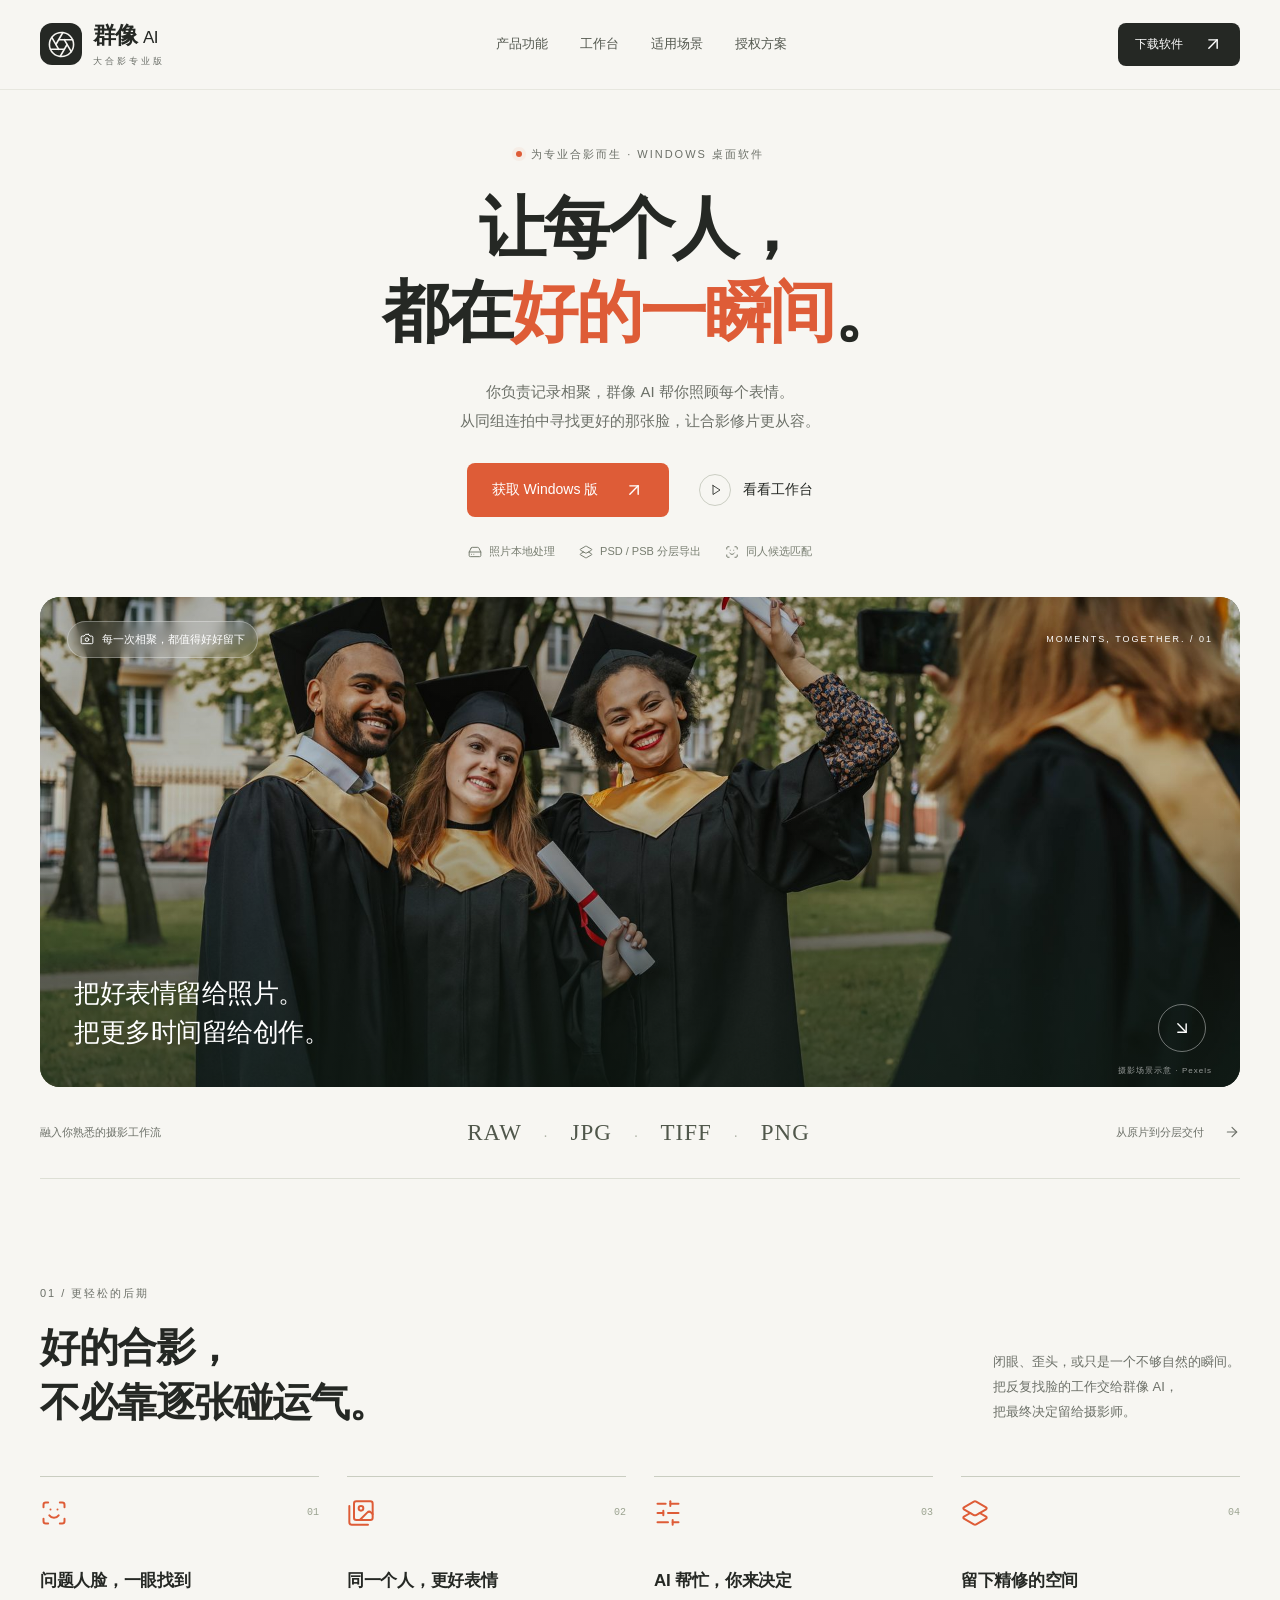
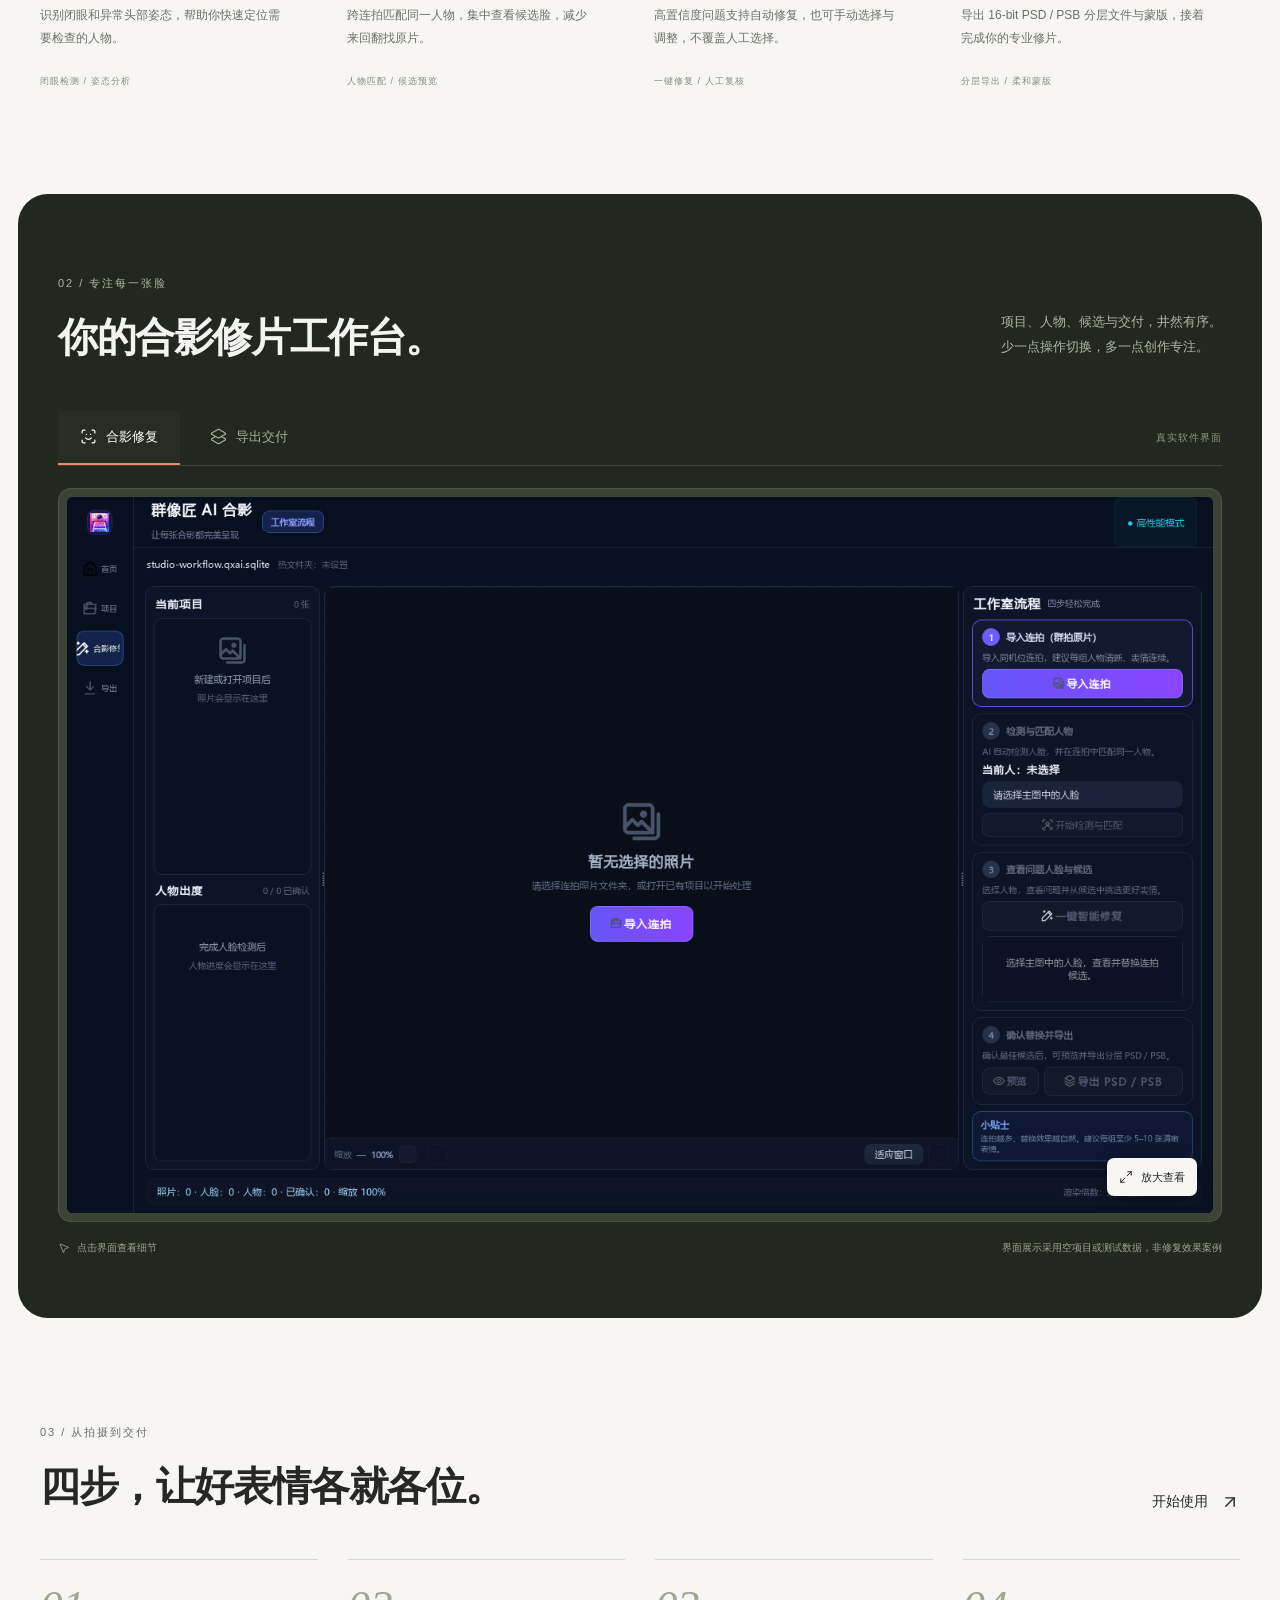
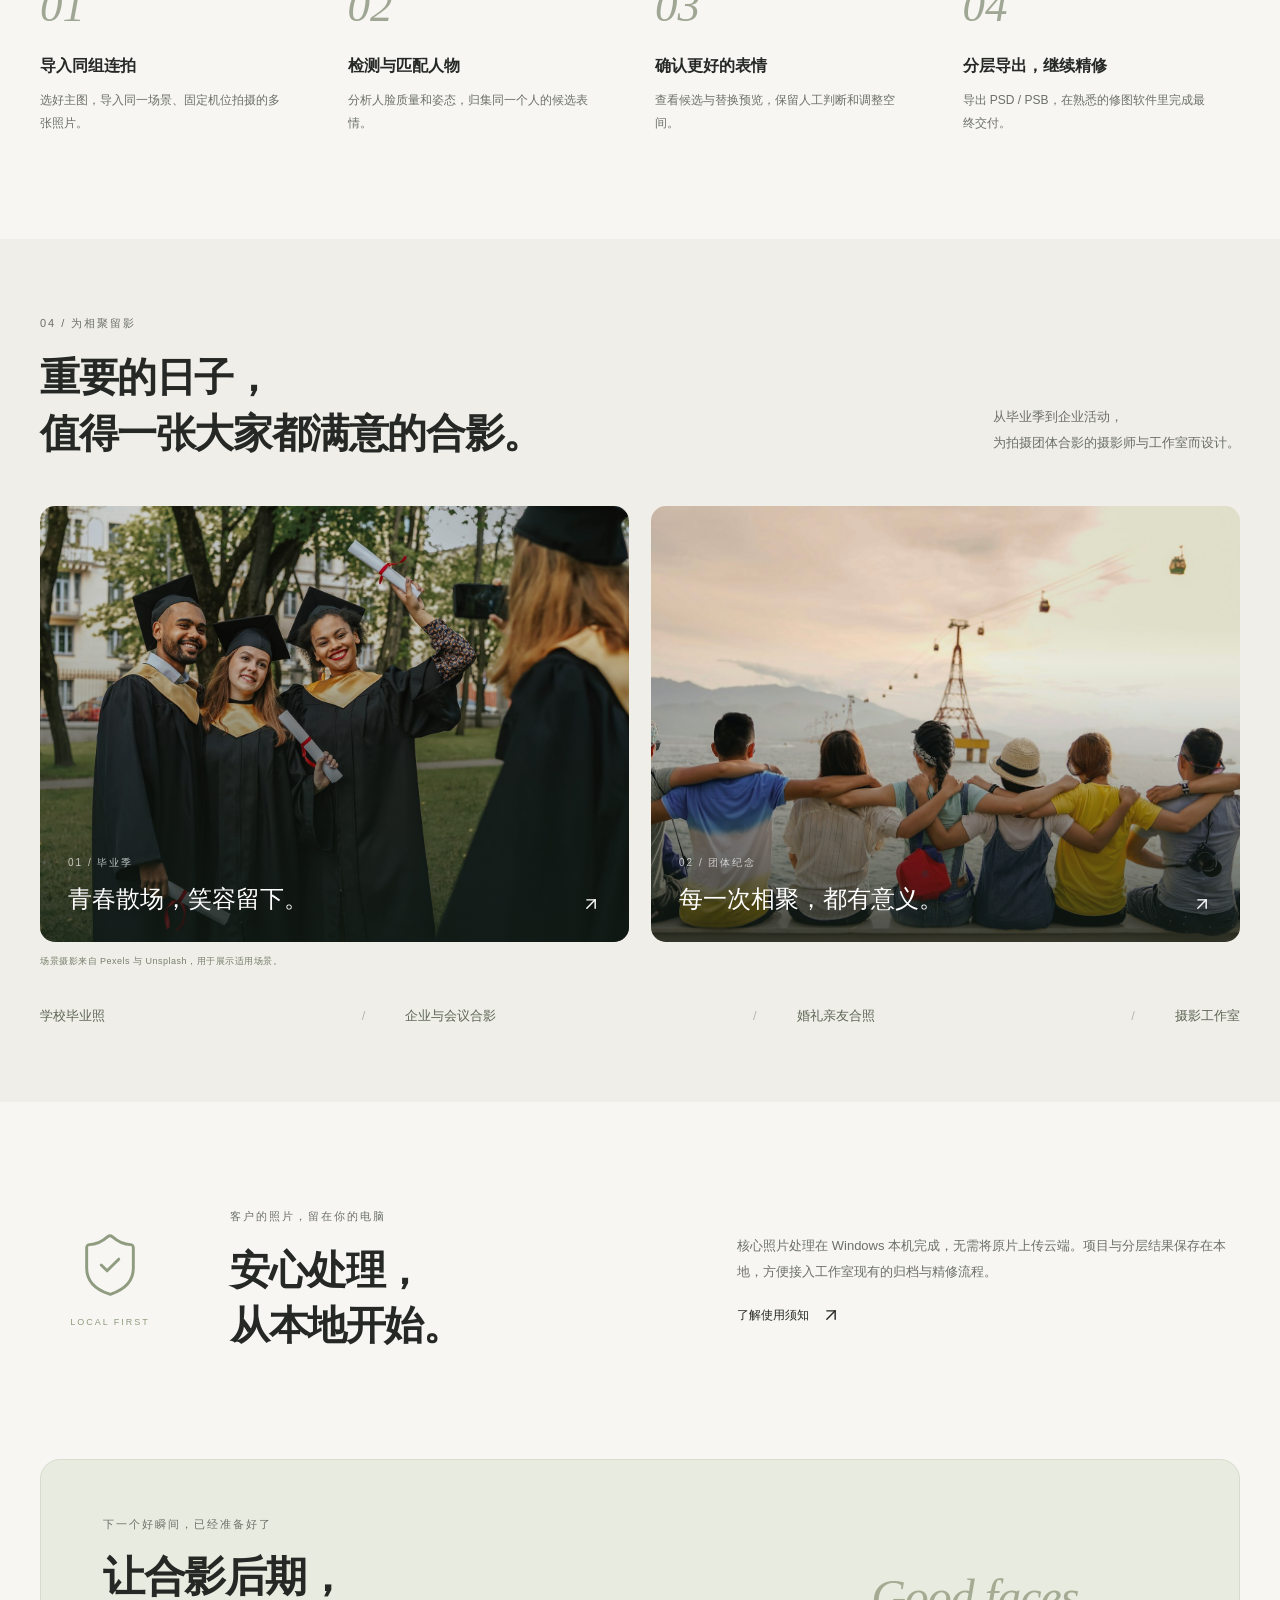
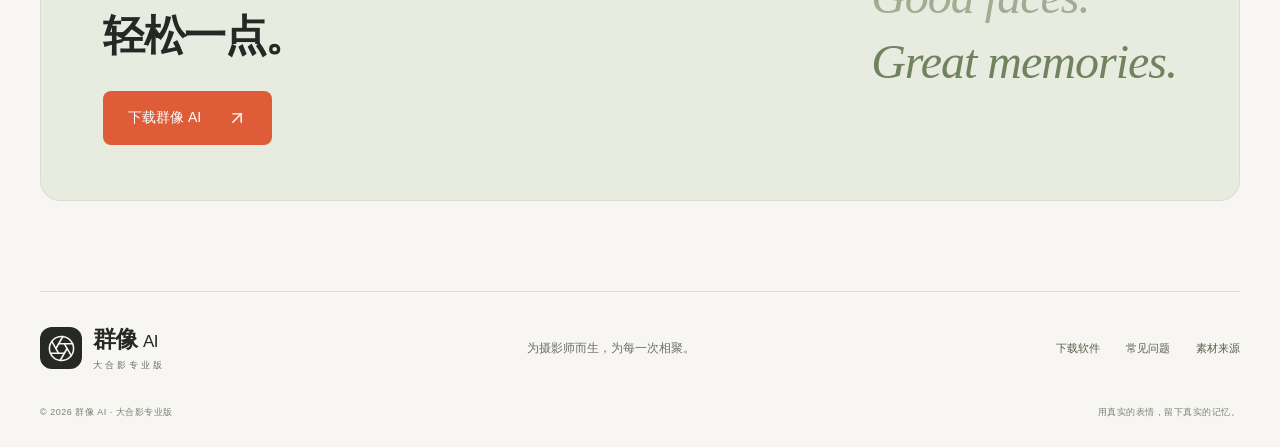
==== commit ae99ab70: "Redesign Chinese product website with real photography and responsive layouts" ====
--- a/marketing/site/index.html
+++ b/marketing/site/index.html
@@ -1,15 +1,60 @@
 <!doctype html>
 <html lang="zh-CN">
-<head><meta charset="utf-8"><meta name="viewport" content="width=device-width,initial-scale=1"><meta name="description" content="群像 AI 大合影专业版：本地处理连拍，修复闭眼、歪头和表情不佳，支持 PSD/PSB 分层交付。"><title>群像 AI｜大合影修片专业工具</title><link rel="stylesheet" href="styles.css"></head>
+<head>
+<meta charset="utf-8"><meta name="viewport" content="width=device-width,initial-scale=1">
+<meta name="description" content="群像 AI 大合影专业版：同人候选匹配、本地处理与 PSD/PSB 分层交付，让合影后期更从容。">
+<meta name="theme-color" content="#f7f6f2"><title>群像 AI · 让每个人，都在好的一瞬间</title>
+<link rel="icon" href="assets/app-icon.png"><link rel="stylesheet" href="styles.css?v=20261030">
+<script defer src="assets/lucide.min.js"></script><script defer src="script.js?v=20261030"></script>
+</head>
 <body>
-<div class="shell"><header class="site-nav"><a class="brand" href="index.html"><img src="assets/app-icon.png" alt="群像 AI 图标"><span>群像 AI<small>大合影专业版</small></span></a><nav class="nav-links" aria-label="主导航"><a href="#features">核心能力</a><a href="#workflow">工作流程</a><a href="#scenarios">适用场景</a><a href="download.html">下载软件</a></nav><div class="nav-actions"><a class="button button-primary" href="download.html">下载 Windows 版</a><button class="menu-toggle" aria-expanded="false">菜单</button></div></header></div>
-<main>
-<section class="hero"><div class="shell hero-grid"><div><div class="eyebrow">Group Photo Pro · Windows</div><h1>让每一张<br><em>大合影</em>，都有人笑得刚刚好。</h1><p class="hero-copy">群像 AI 专为同一场景的多人连拍设计：自动识别闭眼、歪头和表情不佳，从连拍中匹配同一人的更好表情，快速完成专业交付。</p><div class="hero-actions"><a class="button button-primary" href="download.html">立即下载</a><a class="button button-ghost" href="#features">了解功能 ↓</a></div><div class="hero-meta"><div><strong>本地处理</strong>照片无需上传云端</div><div><strong>PSD / PSB</strong>支持分层交付</div><div><strong>Windows</strong>离线桌面工具</div></div></div><div class="visual-card"><img src="assets/before-after.png" alt="大合影修复前后对比"><div class="floating-note"><strong>AI 一键修复</strong>从同组连拍中找到更可靠的人脸，保留人工选择权。</div></div></div></section>
-<section id="features" class="section"><div class="shell"><div class="section-head reveal"><div><div class="eyebrow">Capabilities</div><h2>把最费时间的合影修片，变成清晰的工作流。</h2></div><p class="section-desc">从导入、检测、匹配到分层交付，每一步都围绕真实的大合影连拍场景设计。</p></div><div class="grid-4"><article class="feature-card reveal"><div class="feature-no">01 / 检测</div><h3>识别问题表情</h3><p>分析闭眼、转头、抬头、低头和倾斜，快速定位需要处理的人脸。</p></article><article class="feature-card reveal"><div class="feature-no">02 / 匹配</div><h3>匹配同一人物</h3><p>从同场景连拍里找到同一个人的候选表情，避免凭记忆逐张翻找。</p></article><article class="feature-card reveal"><div class="feature-no">03 / 修复</div><h3>一键替换预览</h3><p>高置信度问题可一键修复，人工选择与实时预览始终保留在手中。</p></article><article class="feature-card reveal"><div class="feature-no">04 / 交付</div><h3>分层继续精修</h3><p>支持 PSD/PSB 分层导出，方便后续在 Photoshop 中继续完成商业精修。</p></article></div></div></section>
-<section class="section"><div class="shell"><div class="section-head reveal"><div><div class="eyebrow">Before / After</div><h2>不是凭空生成一张脸，而是从同组连拍里找回更好的你。</h2></div><p class="section-desc">保留真实人物和真实拍摄关系，让修复结果自然、可控、可复核。</p></div><div class="compare"><figure class="reveal"><img src="assets/group-photo-main.jpg" alt="合影原始照片"><figcaption><strong>原始合影</strong>一张照片里总有几个人闭眼或表情不理想。</figcaption></figure><figure class="reveal"><img src="assets/app-detection-result.png" alt="群像 AI 检测结果"><figcaption><strong>检测与候选</strong>自动框出人物，展示可替换的候选脸。</figcaption></figure></div></div></section>
-<section id="workflow" class="section"><div class="shell"><div class="section-head reveal"><div><div class="eyebrow">Workflow</div><h2>四步完成一组大合影。</h2></div><p class="section-desc">适合固定机位、同一场景、多张连拍的工作方式。</p></div><div class="steps"><div class="step reveal"><div class="step-no">01</div><h3>导入连拍</h3><p>支持 RAW、JPG、PNG、TIFF，并建立本地缓存。</p></div><div class="step reveal"><div class="step-no">02</div><h3>检测与匹配</h3><p>识别人脸、分析姿态，再匹配同一人的候选表情。</p></div><div class="step reveal"><div class="step-no">03</div><h3>选择与修复</h3><p>查看候选、人工评分，实时预览替换结果。</p></div><div class="step reveal"><div class="step-no">04</div><h3>导出交付</h3><p>导出 PSD/PSB、JSON/CSV、图片、PDF 等格式。</p></div></div></div></section>
-<section id="scenarios" class="section"><div class="shell"><div class="section-head reveal"><div><div class="eyebrow">For Professionals</div><h2>为需要稳定交付的合影工作室准备。</h2></div><p class="section-desc">用在你熟悉的场景里：真实拍摄、真实客户、真实的交付压力。</p></div><div class="scenario-grid"><article class="scenario-card reveal"><h3>学校毕业照</h3><p>多人同场景连拍，减少闭眼、歪头和表情问题。</p></article><article class="scenario-card reveal"><h3>企业团建与会议</h3><p>活动结束后更快完成一整组团体合影交付。</p></article><article class="scenario-card reveal"><h3>婚礼与庆典</h3><p>面对多人合影，保留更自然、更可靠的表情。</p></article><article class="scenario-card reveal"><h3>摄影工作室</h3><p>把重复的找脸、对比和导出流程集中处理。</p></article></div></div></section>
-<section class="section"><div class="shell privacy"><div class="privacy-panel reveal"><div class="eyebrow">Local First</div><h2>照片留在你的电脑里。</h2><p>群像 AI 面向 Windows 离线工作流设计。照片无需上传云端，适合对客户原片和现场素材有隐私要求的摄影工作室。</p></div><div class="privacy-points"><div class="reveal"><strong>本地处理</strong>检测、匹配和导出在本机完成。</div><div class="reveal"><strong>人工可控</strong>AI 只提供高置信度建议，不覆盖你的选择。</div><div class="reveal"><strong>专业交付</strong>支持 PSD/PSB 分层文件，方便继续精修。</div></div></div></section>
-<section class="cta"><div class="shell"><div class="cta-box reveal"><div><div class="eyebrow">Start with your next group photo</div><h2>先用一组样片，看看它能帮你省多少时间。</h2><p>下载 Windows 版，按你的真实连拍流程开始体验。</p></div><a class="button button-primary" href="download.html">前往下载页 →</a></div></div></section>
-</main><footer><div class="shell footer-row"><span>© 群像 AI · 大合影专业版</span><span>Windows 本地处理 · PSD/PSB 分层交付</span></div></footer><script src="script.js"></script>
+<a class="skip-link" href="#main">跳到主要内容</a>
+<header class="header"><div class="shell nav-row">
+<a class="brand" href="index.html" aria-label="群像 AI 首页"><span class="brand-mark"><i data-lucide="aperture"></i></span><span>群像 <b>AI</b><small>大合影专业版</small></span></a>
+<nav id="main-nav" class="nav-links" aria-label="主导航"><a href="#features">产品功能</a><a href="#workspace">工作台</a><a href="#scenarios">适用场景</a><a href="download.html#pricing">授权方案</a></nav>
+<div class="nav-actions"><a class="button small dark" href="download.html">下载软件 <i data-lucide="arrow-up-right"></i></a><button class="menu-toggle" aria-controls="main-nav" aria-expanded="false" aria-label="打开导航菜单"><i data-lucide="menu"></i></button></div>
+</div></header>
+<main id="main">
+<section class="hero shell">
+<div class="hero-intro">
+<p class="eyebrow"><span class="live-dot"></span> 为专业合影而生 · Windows 桌面软件</p>
+<h1>让每个人，<br>都在<span class="accent-word">好的一瞬间</span>。</h1>
+<p class="lead">你负责记录相聚，群像 AI 帮你照顾每个表情。<br>从同组连拍中寻找更好的那张脸，让合影修片更从容。</p>
+<div class="hero-actions"><a class="button primary" href="download.html">获取 Windows 版 <i data-lucide="arrow-up-right"></i></a><a class="text-link" href="#workspace"><span class="play-icon"><i data-lucide="play"></i></span> 看看工作台</a></div>
+<div class="hero-assurances"><span><i data-lucide="hard-drive"></i> 照片本地处理</span><span><i data-lucide="layers-2"></i> PSD / PSB 分层导出</span><span><i data-lucide="scan-face"></i> 同人候选匹配</span></div>
+</div>
+<figure class="hero-photo">
+<img src="assets/graduation.jpg" width="1800" height="1200" fetchpriority="high" alt="毕业生在校园里拍摄合影，留下毕业时刻">
+<div class="photo-heading"><span class="photo-chip"><i data-lucide="camera"></i> 每一次相聚，都值得好好留下</span><span class="photo-index">MOMENTS, TOGETHER. / 01</span></div>
+<div class="photo-caption"><p>把好表情留给照片。<br>把更多时间留给创作。</p><a href="#workflow" class="round-link" aria-label="查看合影修片流程"><i data-lucide="arrow-down-right"></i></a></div>
+<figcaption class="image-credit">摄影场景示意 · Pexels</figcaption>
+</figure>
+<div class="format-strip"><span>融入你熟悉的摄影工作流</span><div>RAW <b>·</b> JPG <b>·</b> TIFF <b>·</b> PNG</div><span class="format-end">从原片到分层交付 <i data-lucide="arrow-right"></i></span></div>
+</section>
+<section id="features" class="section shell">
+<div class="section-head"><div><p class="eyebrow">01 / 更轻松的后期</p><h2>好的合影，<br>不必靠逐张碰运气。</h2></div><p class="section-description">闭眼、歪头，或只是一个不够自然的瞬间。<br>把反复找脸的工作交给群像 AI，<br>把最终决定留给摄影师。</p></div>
+<div class="feature-grid">
+<article class="feature"><div class="feature-icon"><i data-lucide="scan-face"></i><span>01</span></div><h3>问题人脸，一眼找到</h3><p>识别闭眼和异常头部姿态，帮助你快速定位需要检查的人物。</p><span class="feature-tag">闭眼检测 / 姿态分析</span></article>
+<article class="feature"><div class="feature-icon"><i data-lucide="images"></i><span>02</span></div><h3>同一个人，更好表情</h3><p>跨连拍匹配同一人物，集中查看候选脸，减少来回翻找原片。</p><span class="feature-tag">人物匹配 / 候选预览</span></article>
+<article class="feature"><div class="feature-icon"><i data-lucide="sliders-horizontal"></i><span>03</span></div><h3>AI 帮忙，你来决定</h3><p>高置信度问题支持自动修复，也可手动选择与调整，不覆盖人工选择。</p><span class="feature-tag">一键修复 / 人工复核</span></article>
+<article class="feature"><div class="feature-icon"><i data-lucide="layers-2"></i><span>04</span></div><h3>留下精修的空间</h3><p>导出 16-bit PSD / PSB 分层文件与蒙版，接着完成你的专业修片。</p><span class="feature-tag">分层导出 / 柔和蒙版</span></article>
+</div></section>
+<section id="workspace" class="workspace-section"><div class="shell">
+<div class="section-head"><div><p class="eyebrow">02 / 专注每一张脸</p><h2>你的合影修片工作台。</h2></div><p class="section-description">项目、人物、候选与交付，井然有序。<br>少一点操作切换，多一点创作专注。</p></div>
+<div class="workspace-tabs" role="tablist" aria-label="查看软件界面"><button id="tab-repair" class="workspace-tab" role="tab" aria-selected="true" aria-controls="panel-repair" data-panel="panel-repair"><i data-lucide="scan-face"></i> 合影修复</button><button id="tab-delivery" class="workspace-tab" role="tab" aria-selected="false" aria-controls="panel-delivery" tabindex="-1" data-panel="panel-delivery"><i data-lucide="layers-2"></i> 导出交付</button><span>真实软件界面</span></div>
+<div id="panel-repair" class="workspace-panel" role="tabpanel" aria-labelledby="tab-repair"><button class="screenshot-button" data-preview="assets/workspace.png" data-caption="群像 AI 合影修复工作台 · 空项目状态" aria-label="放大查看合影修复界面"><img src="assets/workspace.png" width="1440" height="900" loading="lazy" alt="群像 AI 合影修复工作台，左侧管理项目与人物，中间为照片画布，右侧为四步处理流程"><span><i data-lucide="maximize-2"></i> 放大查看</span></button></div>
+<div id="panel-delivery" class="workspace-panel" role="tabpanel" aria-labelledby="tab-delivery" hidden><button class="screenshot-button" data-preview="assets/delivery.png" data-caption="群像 AI 导出交付界面 · 测试项目" aria-label="放大查看导出交付界面"><img src="assets/delivery.png" width="1366" height="768" loading="lazy" alt="群像 AI 导出交付界面，包含 PSD / PSB 分层导出和效果预览"><span><i data-lucide="maximize-2"></i> 放大查看</span></button></div>
+<div class="workspace-note"><span><i data-lucide="mouse-pointer-2"></i> 点击界面查看细节</span><span>界面展示采用空项目或测试数据，非修复效果案例</span></div>
+</div></section>
+<section id="workflow" class="section shell"><div class="section-head"><div><p class="eyebrow">03 / 从拍摄到交付</p><h2>四步，让好表情各就各位。</h2></div><a class="text-link" href="download.html#guide">开始使用 <i data-lucide="arrow-up-right"></i></a></div>
+<ol class="workflow"><li><span class="step-number">01</span><h3>导入同组连拍</h3><p>选好主图，导入同一场景、固定机位拍摄的多张照片。</p></li><li><span class="step-number">02</span><h3>检测与匹配人物</h3><p>分析人脸质量和姿态，归集同一个人的候选表情。</p></li><li><span class="step-number">03</span><h3>确认更好的表情</h3><p>查看候选与替换预览，保留人工判断和调整空间。</p></li><li><span class="step-number">04</span><h3>分层导出，继续精修</h3><p>导出 PSD / PSB，在熟悉的修图软件里完成最终交付。</p></li></ol></section>
+<section id="scenarios" class="scenarios-section"><div class="shell"><div class="section-head"><div><p class="eyebrow">04 / 为相聚留影</p><h2>重要的日子，<br>值得一张大家都满意的合影。</h2></div><p class="section-description">从毕业季到企业活动，<br>为拍摄团体合影的摄影师与工作室而设计。</p></div>
+<div class="scenario-photos"><a class="scenario-photo" href="download.html"><img src="assets/graduation.jpg" width="1800" height="1200" loading="lazy" alt="校园毕业合影场景"><div><span>01 / 毕业季</span><h3>青春散场，笑容留下。</h3><i data-lucide="arrow-up-right"></i></div></a><a class="scenario-photo" href="download.html"><img src="assets/friends.jpg" width="1600" height="900" loading="lazy" alt="朋友们并肩坐在海边的团体合影"><div><span>02 / 团体纪念</span><h3>每一次相聚，都有意义。</h3><i data-lucide="arrow-up-right"></i></div></a></div>
+<p class="small-note">场景摄影来自 Pexels 与 Unsplash，用于展示适用场景。</p><div class="scenario-labels"><span>学校毕业照</span><span>企业与会议合影</span><span>婚礼亲友合照</span><span>摄影工作室</span></div>
+</div></section>
+<section class="section shell privacy-section"><div class="privacy-symbol"><i data-lucide="shield-check"></i><span>LOCAL FIRST</span></div><div><p class="eyebrow">客户的照片，留在你的电脑</p><h2>安心处理，<br>从本地开始。</h2></div><div class="privacy-copy"><p>核心照片处理在 Windows 本机完成，无需将原片上传云端。项目与分层结果保存在本地，方便接入工作室现有的归档与精修流程。</p><a class="text-link" href="download.html#faq">了解使用须知 <i data-lucide="arrow-up-right"></i></a></div></section>
+<section class="closing shell"><div><p class="eyebrow">下一个好瞬间，已经准备好了</p><h2>让合影后期，<br>轻松一点。</h2><a class="button primary" href="download.html">下载群像 AI <i data-lucide="arrow-up-right"></i></a></div><div class="closing-type" aria-hidden="true">Good faces.<br><em>Great memories.</em></div></section>
+</main>
+<footer class="footer shell"><div class="footer-top"><a class="brand" href="index.html"><span class="brand-mark"><i data-lucide="aperture"></i></span><span>群像 <b>AI</b><small>大合影专业版</small></span></a><p>为摄影师而生，为每一次相聚。</p><div><a href="download.html">下载软件</a><a href="download.html#faq">常见问题</a><a href="assets/SOURCES.md">素材来源</a></div></div><div class="footer-bottom"><span>© 2026 群像 AI · 大合影专业版</span><span>用真实的表情，留下真实的记忆。</span></div></footer>
+<dialog id="image-preview" aria-label="软件界面大图"><button class="dialog-close" aria-label="关闭大图"><i data-lucide="x"></i></button><img alt=""><p></p></dialog>
 </body></html>
--- a/marketing/site/styles.css
+++ b/marketing/site/styles.css
@@ -1 +1,15 @@
-:root{--ink:#171717;--muted:#777;--soft:#f7f7f5;--line:#e9e9e6;--orange:#ff6b22;--orange-dark:#e95c17;--blue:#2d66d8;--max:1180px}*{box-sizing:border-box}html{scroll-behavior:smooth}body{margin:0;color:var(--ink);background:#fff;font-family:"Segoe UI","Microsoft YaHei",Arial,sans-serif;line-height:1.6}a{color:inherit;text-decoration:none}button{font:inherit}img{display:block;max-width:100%}:focus-visible{outline:2px solid var(--orange);outline-offset:4px}.shell{width:min(calc(100% - 40px),var(--max));margin:auto}.site-nav{position:relative;z-index:20;display:flex;align-items:center;justify-content:space-between;padding:19px 0;border-bottom:1px solid var(--line)}.brand{display:flex;align-items:center;gap:10px;font-weight:700;letter-spacing:-.04em}.brand img{width:34px;height:34px;border-radius:10px}.brand small{display:block;color:#999;font-size:10px;font-weight:500;letter-spacing:.06em}.nav-links{display:flex;gap:30px;color:#666;font-size:14px}.nav-links a:hover{color:var(--ink)}.nav-actions{display:flex;align-items:center;gap:12px}.menu-toggle{display:none;border:1px solid var(--line);border-radius:9px;background:#fff;color:var(--ink);padding:7px 10px}.button{display:inline-flex;align-items:center;justify-content:center;gap:8px;border:1px solid transparent;border-radius:999px;padding:11px 19px;font-size:14px;font-weight:700;transition:.2s ease;cursor:pointer}.button:hover{transform:translateY(-2px)}.button-primary{color:#fff;background:var(--orange)}.button-primary:hover{background:var(--orange-dark)}.button-ghost{border-color:#deded9;color:#333;background:#fff}.button-ghost:hover{border-color:#bbb;background:#fafaf8}.hero{padding:82px 0 90px;background:linear-gradient(180deg,#fff 0,#fff 68%,#fbfbf8 100%)}.hero-grid{display:grid;grid-template-columns:1.02fr .98fr;align-items:center;gap:78px}.eyebrow{display:inline-flex;align-items:center;gap:9px;color:var(--orange);font-size:12px;font-weight:800;letter-spacing:.16em;text-transform:uppercase}.eyebrow:before{content:"";width:25px;height:2px;background:var(--orange)}h1,h2,h3,p{margin:0}h1{max-width:690px;margin-top:18px;font-size:clamp(43px,6vw,78px);line-height:1.07;letter-spacing:-.075em}h1 em,h2 em{color:var(--orange);font-style:normal}.hero-copy{max-width:580px;margin-top:24px;color:#6c6c67;font-size:18px;line-height:1.85}.hero-actions{display:flex;flex-wrap:wrap;gap:11px;margin-top:31px}.hero-meta{display:flex;flex-wrap:wrap;gap:22px;margin-top:28px;color:#8d8d88;font-size:12px}.hero-meta strong{display:block;color:var(--ink);font-size:16px}.visual-card{position:relative;padding:11px;border:1px solid #e6e6e0;border-radius:24px;background:#fff;box-shadow:0 25px 70px rgba(43,43,34,.13);transform:rotate(1deg)}.visual-card img{width:100%;aspect-ratio:4/3;object-fit:cover;border-radius:16px}.floating-note{position:absolute;left:-27px;bottom:25px;max-width:228px;padding:14px 16px;border:1px solid #e6e6e0;border-radius:14px;background:rgba(255,255,255,.96);box-shadow:0 15px 38px rgba(43,43,34,.16);font-size:12px;color:#777}.floating-note strong{display:block;color:var(--ink);font-size:15px}.section{padding:96px 0;border-top:1px solid var(--line)}.section.soft{background:var(--soft)}.section-head{display:flex;align-items:end;justify-content:space-between;gap:30px;margin-bottom:40px}h2{max-width:650px;margin-top:13px;font-size:clamp(32px,4.2vw,53px);line-height:1.13;letter-spacing:-.065em}.section-desc{max-width:430px;color:#858580;font-size:15px}.grid-4{display:grid;grid-template-columns:repeat(4,1fr);gap:12px}.feature-card,.scenario-card,.price-card,.requirement-card{border:1px solid var(--line);border-radius:17px;background:#fff}.feature-card{min-height:222px;padding:23px;transition:.25s}.feature-card:hover,.scenario-card:hover,.price-card:hover{border-color:#ffc5a8;box-shadow:0 12px 35px rgba(55,34,22,.08);transform:translateY(-4px)}.feature-no{color:var(--orange);font:700 12px/1 monospace}.feature-card h3{margin-top:54px;font-size:18px}.feature-card p{margin-top:9px;color:#7b7b76;font-size:13px;line-height:1.8}.compare{display:grid;grid-template-columns:1fr 1fr;gap:14px}.compare figure{margin:0;overflow:hidden;border:1px solid var(--line);border-radius:17px;background:#fff}.compare img{width:100%;aspect-ratio:16/10;object-fit:cover}.compare figcaption{padding:14px 17px;color:#777;font-size:13px}.compare figcaption strong{margin-right:8px;color:var(--ink)}.steps{display:grid;grid-template-columns:repeat(4,1fr);gap:1px;overflow:hidden;border:1px solid var(--line);border-radius:17px;background:var(--line)}.step{min-height:205px;padding:25px;background:#fff}.step-no{color:var(--orange);font:700 12px monospace}.step h3{margin-top:56px;font-size:17px}.step p{margin-top:7px;color:#777;font-size:13px}.scenario-grid{display:grid;grid-template-columns:repeat(4,1fr);gap:12px}.scenario-card{min-height:155px;padding:22px;transition:.25s}.scenario-card h3{font-size:17px}.scenario-card p{margin-top:8px;color:#777;font-size:13px}.privacy{display:grid;grid-template-columns:1.1fr .9fr;gap:30px;align-items:center}.privacy-panel{padding:34px;border-radius:21px;background:#171717;color:#fff}.privacy-panel p{max-width:620px;margin-top:16px;color:#b9b9b3}.privacy-points{display:grid;gap:12px}.privacy-points div{padding:16px 18px;border-left:2px solid var(--orange);background:#fff;color:#777;font-size:13px}.privacy-points strong{display:block;color:var(--ink);font-size:15px}.cta{padding:74px 0 96px}.cta-box{display:flex;align-items:center;justify-content:space-between;gap:30px;padding:38px 42px;border-radius:22px;background:#fff4ed}.cta-box p{margin-top:11px;color:#777}.download-hero{padding:70px 0 55px;background:#fbfbf8}.download-layout{display:grid;grid-template-columns:1.05fr .95fr;gap:28px;align-items:start}.download-card{padding:32px;border:1px solid #ffd0ba;border-radius:22px;background:#fff}.download-card h1{margin-top:18px;font-size:clamp(38px,5vw,63px)}.download-card p{margin-top:18px;color:#777}.download-button{width:100%;margin-top:26px;padding:16px 20px;font-size:15px}.download-info{display:grid;grid-template-columns:1fr 1fr;gap:10px;margin-top:22px}.download-info div{padding-top:13px;border-top:1px solid var(--line);color:#777;font-size:12px}.download-info strong{display:block;color:var(--ink);font-size:14px}.install-card{padding:28px;border:1px solid var(--line);border-radius:22px;background:#fff}.install-card h3{font-size:20px}.install-list{display:grid;gap:18px;margin-top:25px}.install-list div{display:grid;grid-template-columns:32px 1fr;gap:13px}.install-list b{display:grid;place-items:center;width:30px;height:30px;border-radius:10px;background:#fff0e8;color:var(--orange);font-size:12px}.install-list p{color:#777;font-size:13px}.install-list strong{display:block;color:var(--ink);font-size:14px}.requirements{display:grid;grid-template-columns:1fr 1fr;gap:12px}.requirement-card{padding:20px}.requirement-card h3{font-size:16px}.requirement-card ul{padding-left:18px;margin:13px 0 0;color:#777;font-size:13px}.checksum{margin-top:12px;padding:16px 18px;border:1px dashed #d8d8d1;border-radius:13px;color:#777;font-size:12px}.checksum strong{color:var(--ink)}code{color:var(--orange-dark);font-family:Consolas,monospace}.pricing{display:grid;grid-template-columns:1fr 1fr;gap:14px}.price-card{padding:27px;transition:.25s}.price-card.featured{border-color:var(--orange);background:#fff8f3}.price-card .label{color:#777;font-size:13px}.price{margin-top:9px;font-size:38px;font-weight:700;letter-spacing:-.06em}.price small{color:#777;font-size:13px;font-weight:400}.price-card ul{padding-left:18px;margin:20px 0 0;color:#777;font-size:13px}.price-card li+li{margin-top:7px}footer{padding:30px 0;border-top:1px solid var(--line);color:#888;font-size:12px}.footer-row{display:flex;justify-content:space-between;gap:20px}.reveal{opacity:0;transform:translateY(18px);transition:opacity .7s ease,transform .7s ease}.reveal.visible{opacity:1;transform:none}@media(max-width:850px){.hero-grid,.download-layout,.privacy{grid-template-columns:1fr}.grid-4,.scenario-grid{grid-template-columns:repeat(2,1fr)}.steps{grid-template-columns:repeat(2,1fr)}.hero{padding-top:45px}.visual-card{max-width:680px;margin:0 auto}.section-head{display:block}.section-desc{margin-top:18px}}@media(max-width:650px){.shell{width:min(calc(100% - 28px),var(--max))}.site-nav{padding:15px 0}.nav-links{display:none;position:absolute;top:68px;left:0;right:0;flex-direction:column;gap:0;padding:8px 17px;border:1px solid var(--line);border-radius:16px;background:#fff;box-shadow:0 15px 35px rgba(0,0,0,.08)}.nav-links.open{display:flex}.nav-links a{padding:12px 0;border-bottom:1px solid var(--line)}.nav-links a:last-child{border-bottom:0}.menu-toggle{display:block}.nav-actions .button{display:none}.hero{padding:42px 0 70px}h1{font-size:43px}.hero-copy{font-size:16px}.floating-note{left:12px;bottom:12px}.grid-4,.scenario-grid,.compare,.steps,.requirements,.pricing{grid-template-columns:1fr}.section{padding:74px 0}.cta-box{display:block;padding:28px}.cta-box .button{margin-top:20px}.footer-row{display:block}.footer-row span{display:block;margin-top:8px}}@media(prefers-reduced-motion:reduce){html{scroll-behavior:auto}*,*::before,*::after{animation:none!important;transition-duration:.01ms!important}.reveal{opacity:1;transform:none}}
+@charset "UTF-8";
+:root{--paper:#f7f6f2;--ink:#252824;--muted:#6c7068;--accent:#de5c37;--accent-hover:#c94c29;--line:#dddfd5;--white:#fff;--radius:22px;--max:1200px}
+*{box-sizing:border-box}html{scroll-behavior:smooth;scroll-padding-top:100px}body{margin:0;background:var(--paper);color:var(--ink);font-family:Inter,"Segoe UI","PingFang SC","Microsoft YaHei",sans-serif;-webkit-font-smoothing:antialiased;line-height:1.7}a{color:inherit;text-decoration:none}button,input{font:inherit}button,a{-webkit-tap-highlight-color:transparent}button{cursor:pointer}img{max-width:100%;display:block;height:auto}h1,h2,h3,p,figure{margin:0}h1,h2,h3{font-weight:600;line-height:1.28}button{color:inherit}svg.lucide{width:20px;height:20px;stroke-width:1.7;flex-shrink:0}[hidden]{display:none!important}::selection{background:#efd1bd}:focus-visible{outline:3px solid var(--accent);outline-offset:5px}.shell{width:min(calc(100% - 80px),var(--max));margin-inline:auto}.skip-link{position:fixed;left:20px;top:-60px;z-index:100;background:white;padding:10px}.skip-link:focus{top:10px}
+.header{position:sticky;top:0;z-index:30;border-bottom:1px solid #dedfd5a0;background:#f7f6f2ec;backdrop-filter:blur(18px)}.nav-row{display:flex;align-items:center;justify-content:space-between;gap:28px;height:89px}.brand{display:inline-flex;align-items:center;gap:11px;white-space:nowrap;font-size:23px;font-weight:700;line-height:1.12;letter-spacing:-.8px}.brand b{font-size:17px;font-weight:500;letter-spacing:-.5px}.brand small{display:block;font-size:9px;font-weight:400;letter-spacing:3px;color:var(--muted);margin-top:7px}.brand-mark{display:grid;place-items:center;width:42px;height:42px;border-radius:12px;background:var(--ink);color:var(--paper)}.brand-mark svg{width:29px;height:29px;stroke-width:1.3}.nav-links{display:flex;gap:32px;align-items:center;font-size:13px;color:#54594f}.nav-links a{padding-block:12px;position:relative}.nav-links a:hover{color:var(--accent)}.nav-actions{display:flex;gap:12px;align-items:center}.button{display:inline-flex;align-items:center;justify-content:center;gap:26px;min-height:54px;padding:14px 24px;border:1px solid transparent;border-radius:8px;font-size:14px;font-weight:500;transition:background .2s,transform .2s}.button:hover{transform:translateY(-2px)}.button.primary{background:var(--accent);color:white}.button.primary:hover{background:var(--accent-hover)}.button.dark{background:var(--ink);color:white}.button.dark:hover{background:#40463c}.button.small{min-height:42px;padding:10px 16px;font-size:12px;gap:20px}.button.outline{border-color:var(--line);background:transparent}.text-link{display:inline-flex;align-items:center;gap:12px;font-size:14px;font-weight:500}.text-link:hover{color:var(--accent)}.menu-toggle{display:none;place-items:center;border:1px solid var(--line);background:transparent;border-radius:8px;width:42px;height:42px}
+.hero{padding-top:55px}.hero-intro{text-align:center}.eyebrow{font-size:11px;letter-spacing:2px;text-transform:uppercase;font-weight:500;color:var(--muted);display:flex;gap:9px;align-items:center}.hero .eyebrow{justify-content:center}.live-dot{width:6px;height:6px;border-radius:50%;background:var(--accent);box-shadow:0 0 0 4px #de5c3710}h1{font-size:clamp(43px,5.2vw,72px);letter-spacing:-2.5px;line-height:1.27;margin-top:22px}.accent-word{color:var(--accent)}.lead{font-size:15px;line-height:1.95;color:var(--muted);margin-top:22px}.hero-actions{display:flex;align-items:center;justify-content:center;gap:30px;margin-top:28px}.play-icon{display:grid;place-items:center;width:32px;height:32px;border-radius:50%;border:1px solid #cbcec3}.play-icon svg{width:12px;height:12px;margin-left:2px}.hero-assurances{display:flex;justify-content:center;gap:24px;margin:25px 0 36px;color:#777d70;font-size:11px}.hero-assurances span{display:flex;align-items:center;gap:7px}.hero-assurances svg{width:14px;height:14px}.hero-photo{position:relative;overflow:hidden;border-radius:20px;isolation:isolate;aspect-ratio:2.45;background:#53604c}.hero-photo>img{width:100%;height:100%;object-fit:cover;object-position:center 42%}.hero-photo:after{content:"";position:absolute;inset:0;z-index:0;background:linear-gradient(180deg,#00000022,transparent 40%,#101d1699)}.photo-heading{position:absolute;z-index:1;top:24px;left:27px;right:27px;display:flex;justify-content:space-between;align-items:center;color:white}.photo-chip{display:flex;align-items:center;gap:8px;font-size:11px;padding:8px 12px;background:#ffffff1a;border:1px solid #ffffff50;border-radius:30px;backdrop-filter:blur(8px)}.photo-chip svg{width:14px;height:14px}.photo-index{font-size:9px;letter-spacing:2px}.photo-caption{position:absolute;z-index:1;left:34px;right:34px;bottom:35px;display:flex;align-items:end;justify-content:space-between;color:white}.photo-caption p{font-size:26px;line-height:1.5;font-weight:400;letter-spacing:-.5px}.round-link{display:grid;place-items:center;width:48px;height:48px;border:1px solid #ffffff66;border-radius:50%;transition:background .2s}.round-link:hover{background:#ffffff30}.image-credit{position:absolute;z-index:1;bottom:9px;right:28px;font-size:8px;color:#ffffff90;letter-spacing:1px}.format-strip{display:flex;align-items:center;justify-content:space-between;border-bottom:1px solid var(--line);padding:26px 0;font-size:11px;color:var(--muted)}.format-strip>div{font-family:Georgia,serif;font-size:23px;letter-spacing:1px;color:#50574b}.format-strip b{font-size:10px;margin:0 16px;color:#acb1a3}.format-end{display:flex;gap:20px;align-items:center}.format-end svg{width:16px}
+.section{padding-block:105px}.section-head{display:flex;justify-content:space-between;align-items:flex-end;gap:40px;margin-bottom:45px}h2{font-size:clamp(30px,3.1vw,43px);letter-spacing:-1.4px;margin-top:17px;line-height:1.4}.section-description{color:var(--muted);font-size:13px;line-height:1.95;max-width:350px;margin-bottom:6px}.feature-grid{display:grid;grid-template-columns:repeat(4,1fr);gap:28px}.feature{border-top:1px solid #c9cdc1;padding:22px 0 0}.feature-icon{display:flex;justify-content:space-between;align-items:center;color:var(--accent);margin-bottom:43px}.feature-icon svg{width:28px;height:28px}.feature-icon span{font-size:10px;color:#9ca491;font-family:monospace}.feature h3{font-size:17px;letter-spacing:-.3px}.feature p{font-size:12px;line-height:1.9;color:var(--muted);margin-top:13px;max-width:245px}.feature-tag{display:block;font-size:9px;letter-spacing:1px;color:#858c7d;margin-top:24px}.workspace-section{background:#222820;color:#f3f4ef;padding:80px 0 60px;border-radius:30px;margin-inline:18px}.workspace-section .eyebrow{color:#afb9a5}.workspace-section .section-description{color:#adb6a4}.workspace-tabs{display:flex;align-items:center;border-bottom:1px solid #ffffff20;margin-top:38px;gap:8px}.workspace-tabs>span{margin-left:auto;font-size:10px;color:#8d9a80;letter-spacing:1px}.workspace-tab{display:flex;align-items:center;justify-content:center;gap:9px;border:none;background:transparent;border-bottom:2px solid transparent;color:#a4af9a;padding:15px 22px;font-size:13px}.workspace-tab svg{width:17px;height:17px}.workspace-tab[aria-selected="true"]{color:white;border-bottom-color:#e98b65;background:#ffffff06}.workspace-panel{margin-top:22px}.screenshot-button{border:1px solid #ffffff1a;padding:8px;background:#3b4236;border-radius:13px;display:block;position:relative;width:100%;overflow:hidden}.screenshot-button>img{width:100%;aspect-ratio:1.6;object-fit:contain;background:#080f1b;border-radius:6px}.screenshot-button>span{position:absolute;right:24px;bottom:25px;background:#f7f6f2;color:var(--ink);border-radius:7px;display:flex;align-items:center;gap:8px;font-size:11px;padding:9px 12px;box-shadow:0 2px 15px #0004}.screenshot-button>span svg{width:14px}.workspace-note{display:flex;justify-content:space-between;align-items:center;font-size:10px;color:#9aa58f;margin-top:16px;gap:20px}.workspace-note span:first-child{display:flex;gap:7px;align-items:center}.workspace-note svg{width:12px}
+.workflow{display:grid;grid-template-columns:repeat(4,1fr);list-style:none;padding:0;margin:0;gap:30px}.workflow li{position:relative;border-top:1px solid #d5d9ce;padding-top:24px}.step-number{font-family:Georgia,serif;font-size:45px;line-height:1;color:#9fa693;font-style:italic}.workflow h3{font-size:16px;margin-top:27px}.workflow p{font-size:12px;color:var(--muted);margin-top:12px;line-height:1.9;max-width:245px}.scenarios-section{padding:75px 0;background:#efeee8}.scenario-photos{display:grid;grid-template-columns:1fr 1fr;gap:22px}.scenario-photo{position:relative;overflow:hidden;border-radius:15px;aspect-ratio:1.35;isolation:isolate;color:white}.scenario-photo img{width:100%;height:100%;object-fit:cover;transition:transform .7s}.scenario-photo:hover img{transform:scale(1.04)}.scenario-photo:after{content:"";position:absolute;inset:0;background:linear-gradient(0deg,#111b15c0,transparent 65%)}.scenario-photo>div{position:absolute;bottom:28px;left:28px;right:28px;z-index:1}.scenario-photo span{font-size:10px;letter-spacing:2px;color:#ffffffb3}.scenario-photo h3{margin-top:10px;font-size:24px;font-weight:500}.scenario-photo svg{position:absolute;bottom:0;right:0}.small-note{font-size:9px;color:#777f6c;margin-top:12px;letter-spacing:.5px}.scenario-labels{display:flex;justify-content:space-between;padding-top:35px;font-size:13px;color:#5e6656}.scenario-labels span+span:before{content:"/";color:#b5bcac;margin-right:40px}.privacy-section{display:grid;grid-template-columns:140px 1fr 1.1fr;gap:50px;align-items:center}.privacy-symbol{display:flex;align-items:center;flex-direction:column;gap:15px;color:#909c80}.privacy-symbol svg{width:70px;height:70px;stroke-width:1}.privacy-symbol span{font-size:9px;letter-spacing:2px}.privacy-copy p{font-size:13px;color:var(--muted);line-height:2}.privacy-copy .text-link{margin-top:20px;font-size:12px}.closing{border:1px solid #d8dccd;background:#e8ebdf;border-radius:20px;padding:55px 62px;display:flex;align-items:center;justify-content:space-between;margin-bottom:90px}.closing h2{font-size:42px;margin-top:15px}.closing .button{margin-top:25px}.closing-type{font:italic 48px/1.35 Georgia,serif;color:#a3ac93;letter-spacing:-1px}.closing-type em{color:#71825e}.footer{padding-bottom:27px}.footer-top{border-top:1px solid var(--line);display:flex;align-items:center;justify-content:space-between;padding-top:35px;gap:25px}.footer-top p{font-size:12px;color:var(--muted)}.footer-top>div{display:flex;gap:26px;font-size:11px;color:#59604f}.footer-top a:hover{color:var(--accent)}.footer-bottom{display:flex;justify-content:space-between;color:#7b8271;font-size:9px;padding-top:35px;letter-spacing:.5px}
+dialog{background:#222820;color:white;border:1px solid #ffffff22;border-radius:16px;padding:35px 14px 15px;width:min(95vw,1500px);max-height:95vh}dialog::backdrop{background:#131911db;backdrop-filter:blur(7px)}dialog img{max-height:80vh;margin-inline:auto;object-fit:contain}dialog p{text-align:center;font-size:11px;margin-top:12px;color:#bbc5b0}.dialog-close{position:absolute;right:7px;top:4px;width:30px;height:30px;background:transparent;color:white;border:0;display:grid;place-items:center}
+.download-intro{text-align:center;padding:65px 0 37px}.download-intro .eyebrow{justify-content:center}.download-intro h1{font-size:54px}.download-intro .lead{font-size:14px}.download-layout{display:grid;grid-template-columns:1.05fr .95fr;gap:28px;align-items:stretch}.download-panel{background:white;border:1px solid var(--line);border-radius:20px;padding:38px}.download-platform{display:flex;align-items:center;gap:17px;padding-bottom:27px;border-bottom:1px solid var(--line)}.platform-icon{display:grid;place-items:center;width:64px;height:64px;background:#f3f4ee;border-radius:17px}.platform-icon svg{width:32px;height:32px;stroke-width:1.4}.download-platform h2{font-size:24px;letter-spacing:-.6px;margin:0}.download-platform p{color:var(--muted);font-size:11px;margin-top:5px}.version-pill{margin-left:auto;color:var(--accent);background:#f9eee8;padding:5px 9px;border-radius:5px;font-size:11px}.download-meta{display:grid;grid-template-columns:1fr 1fr;gap:25px 18px;padding:25px 0}.download-meta dt{font-size:10px;color:var(--muted);margin-bottom:4px}.download-meta dd{margin:0;font-size:13px}.wide{width:100%}.download-notice{font-size:11px;color:#707766;line-height:1.9;margin-top:15px}.download-note-icon{margin-right:5px;color:var(--accent);display:inline-block;vertical-align:middle;width:13px!important;height:13px!important}.download-image{position:relative;border-radius:20px;overflow:hidden;min-height:440px}.download-image>img{height:100%;width:100%;object-fit:cover;object-position:40% center}.download-image:after{content:"";position:absolute;inset:0;background:linear-gradient(0deg,#1b231ac0,transparent 65%)}.download-image>div{position:absolute;z-index:1;bottom:34px;left:32px;right:30px;color:white}.download-image h2{font-size:29px}.download-image p{font-size:10px;color:#ffffffa6;margin-top:12px}.download-detail{border:1px solid var(--line);border-radius:10px;padding:18px 23px;margin-top:18px;background:#f0f1e9}.download-detail summary{display:flex;justify-content:space-between;align-items:center;gap:12px;cursor:pointer;font-size:12px;list-style:none}.download-detail summary::-webkit-details-marker{display:none}.download-detail[open] summary{margin-bottom:18px}.download-detail p{font-size:11px;color:var(--muted)}.hash{font-family:Consolas,monospace;overflow-wrap:anywhere;display:block;font-size:11px;color:#4e5943;padding:12px 0}.copy-button{border:1px solid #cdd3c3;border-radius:5px;padding:6px 10px;background:transparent;font-size:11px}.copy-status{font-size:11px;margin-left:10px;color:#59634e}.guide-grid{display:grid;grid-template-columns:1fr 1fr 1fr;gap:30px}.guide-grid article{border-top:1px solid var(--line);padding:23px 0}.guide-grid .step-number{font-size:32px}.guide-grid h3{margin-top:20px;font-size:17px}.guide-grid p{margin-top:12px;color:var(--muted);font-size:12px;line-height:1.9}.pricing-grid{display:grid;grid-template-columns:1fr 1fr;gap:23px}.price-card{padding:35px;border:1px solid var(--line);border-radius:15px;background:#fff}.price-card.featured{background:#e9eddf;border-color:#c4cdb6}.price-top{display:flex;justify-content:space-between;align-items:center}.price-top h3{font-size:21px}.price-top span{font-size:10px;color:#67735a;letter-spacing:1px}.price{font-size:46px;letter-spacing:-1.5px;line-height:1;margin:30px 0 12px}.price small{font-size:12px;color:#6f7765;margin-left:10px;letter-spacing:0}.price-card p{color:var(--muted);font-size:12px}.price-card ul{list-style:none;padding:25px 0 0;margin:25px 0 0;border-top:1px solid #dce1d3}.price-card li{display:flex;align-items:center;gap:9px;font-size:12px;margin-top:10px}.price-card li svg{width:14px;height:14px;color:#6e7f5d}.pricing-note{font-size:11px;color:var(--muted);line-height:1.8;margin-top:17px}.faq-layout{display:grid;grid-template-columns:.7fr 1.3fr;gap:80px}.faq-list details{border-top:1px solid var(--line);padding:22px 0}.faq-list details:last-child{border-bottom:1px solid var(--line)}.faq-list summary{list-style:none;cursor:pointer;display:flex;align-items:center;justify-content:space-between;gap:25px;font-size:14px}.faq-list summary::-webkit-details-marker{display:none}.faq-list summary svg{width:17px;height:17px;transition:transform .2s}.faq-list details[open] summary svg{transform:rotate(45deg)}.faq-list details p{font-size:12px;color:var(--muted);margin-top:16px;padding-right:30px;line-height:2}.faq-list details a{color:var(--accent);text-decoration:underline}
+@media(min-width:1500px){.hero{padding-top:70px}h1{font-size:78px}.hero-photo{aspect-ratio:2.5}}
+@media(max-width:1000px){.shell{width:calc(100% - 48px)}.nav-links{gap:18px}.nav-row{gap:20px}.feature-grid{grid-template-columns:1fr 1fr;gap:36px}.feature p{max-width:none}.feature-icon{margin-bottom:25px}.privacy-section{grid-template-columns:90px 1fr 1fr;gap:25px}.closing{padding:40px}.closing-type{font-size:37px}.workspace-section{margin-inline:10px}.hero-photo{aspect-ratio:2}.download-panel{padding:25px}.download-layout{gap:18px}.download-image{min-height:400px}}
+@media(max-width:760px){.shell{width:calc(100% - 36px)}.nav-row{height:75px;gap:12px}.brand{font-size:21px}.brand-mark{width:35px;height:35px;border-radius:10px}.brand-mark svg{width:25px;height:25px}.brand small{font-size:8px}.nav-links{display:none;position:absolute;top:74px;left:0;right:0;padding:14px 24px 22px;background:var(--paper);border-bottom:1px solid var(--line);box-shadow:0 12px 20px #212a1510}.nav-links.open{display:flex;flex-direction:column;align-items:stretch;gap:0}.nav-links a{padding:12px 0}.menu-toggle{display:grid}.nav-actions .small{font-size:11px;gap:8px;padding:9px 11px;min-height:38px}.nav-actions{gap:7px}.nav-actions .small svg{width:14px}.hero{padding-top:40px}.eyebrow{font-size:9px;letter-spacing:1.1px}h1{font-size:clamp(34px,7.7vw,54px);letter-spacing:-1.5px;margin-top:21px}.lead{font-size:12px;line-height:2;margin-top:19px}.hero-actions{gap:20px;margin-top:25px}.button{min-height:49px;font-size:12px;padding:12px 17px;gap:14px}.text-link{font-size:12px;gap:8px}.hero-assurances{gap:12px;font-size:8px;margin:22px 0 29px}.hero-assurances span{gap:4px}.hero-assurances svg{width:12px;height:12px}.hero-photo{aspect-ratio:1.18;border-radius:14px}.hero-photo>img{object-position:43% center}.photo-heading{top:15px;left:14px;right:14px}.photo-chip{font-size:8px;padding:6px 9px;gap:6px}.photo-index{display:none}.photo-caption{left:19px;right:19px;bottom:28px}.photo-caption p{font-size:19px}.round-link{width:37px;height:37px}.image-credit{right:16px;font-size:7px}.format-strip{justify-content:center;flex-wrap:wrap;gap:7px;padding:21px 0}.format-strip>span:first-child{width:100%;text-align:center;font-size:10px}.format-strip>div{font-size:19px}.format-strip b{margin:0 12px}.format-end{display:none}.section{padding-block:64px}.section-head{align-items:flex-start;flex-direction:column;gap:20px;margin-bottom:30px}h2{font-size:29px;letter-spacing:-1px;line-height:1.4}.section-description{font-size:12px;max-width:100%}.section-description br{display:none}.feature-grid{gap:30px 20px}.feature h3{font-size:15px}.feature p{font-size:11px}.feature-tag{font-size:8px;margin-top:18px;letter-spacing:0}.feature-icon svg{width:23px;height:23px}.workspace-section{padding:50px 0 35px;margin:0;border-radius:0}.workspace-section .shell{width:calc(100% - 30px)}.workspace-tabs{margin-top:23px;gap:0}.workspace-tab{font-size:11px;padding:12px 14px;gap:6px}.workspace-tabs>span{font-size:8px}.screenshot-button{padding:3px;border-radius:6px}.screenshot-button>span{right:10px;bottom:10px;font-size:9px;padding:6px 8px}.workspace-panel{margin-top:15px}.workspace-note{font-size:8px;gap:15px;align-items:start}.workspace-note span:last-child{max-width:175px;text-align:right}.workflow{grid-template-columns:1fr 1fr;gap:30px 22px}.step-number{font-size:36px}.workflow h3{font-size:14px;margin-top:20px}.workflow p{font-size:11px}.scenarios-section{padding:55px 0}.scenario-photos{grid-template-columns:1fr;gap:16px}.scenario-photo{aspect-ratio:1.4}.scenario-photo h3{font-size:22px}.scenario-photo>div{bottom:24px;left:22px;right:22px}.small-note{font-size:8px}.scenario-labels{display:grid;grid-template-columns:1fr 1fr;gap:20px;font-size:11px;padding-top:25px}.scenario-labels span+span:before{display:none}.privacy-section{grid-template-columns:55px 1fr;gap:20px}.privacy-symbol svg{width:45px;height:45px}.privacy-symbol span{display:none}.privacy-copy{grid-column:2}.privacy-copy p{font-size:12px}.closing{padding:33px 26px;margin-bottom:55px;display:block}.closing h2{font-size:32px}.closing-type{font-size:31px;margin-top:35px;text-align:right}.footer-top{flex-wrap:wrap;gap:20px}.footer-top p{font-size:10px}.footer-top>div{width:100%;justify-content:space-between;gap:12px;font-size:10px;margin-top:5px}.footer-bottom{font-size:8px;gap:20px;line-height:1.8;padding-top:25px}.footer-bottom span:last-child{max-width:120px;text-align:right}.download-intro{padding:42px 0 29px}.download-intro h1{font-size:37px}.download-intro .lead{font-size:12px}.download-layout{grid-template-columns:1fr;gap:20px}.download-panel{padding:25px 22px}.download-image{min-height:280px;max-height:340px}.download-image>img{object-position:center 45%}.download-image h2{font-size:25px}.download-platform h2{font-size:22px}.version-pill{font-size:9px}.platform-icon{width:48px;height:48px}.platform-icon svg{width:24px}.download-detail{padding:15px}.download-detail summary{font-size:10px}.guide-grid{grid-template-columns:1fr;gap:10px}.guide-grid article{display:grid;grid-template-columns:45px 1fr;gap:15px}.guide-grid h3{margin-top:1px;font-size:16px}.guide-grid p{grid-column:2;margin-top:0}.pricing-grid{grid-template-columns:1fr;gap:15px}.price-card{padding:26px}.price{font-size:40px}.faq-layout{grid-template-columns:1fr;gap:30px}.faq-list summary{font-size:13px}.faq-list details p{padding-right:10px}}
+@media(max-width:360px){.hero-actions{flex-direction:column;gap:18px}.hero-actions .button{min-width:190px;white-space:nowrap}.format-strip b{margin:0 6px}.format-strip>div{font-size:17px;letter-spacing:.5px}.download-platform{gap:11px}.download-platform h2{font-size:19px}.platform-icon{width:39px;height:39px;flex-shrink:0}.version-pill{padding:4px 6px}.download-intro h1{font-size:31px}}
+@media(max-width:440px){.download-intro h1 .accent-word{display:block}.download-platform{display:grid;grid-template-columns:42px 1fr}.download-platform h2{white-space:nowrap;font-size:21px}.version-pill{grid-column:2;justify-self:start;margin:0}.download-platform p{font-size:10px}}
+@media(prefers-reduced-motion:reduce){html{scroll-behavior:auto}*,*:before,*:after{transition:none!important;animation:none!important}}
